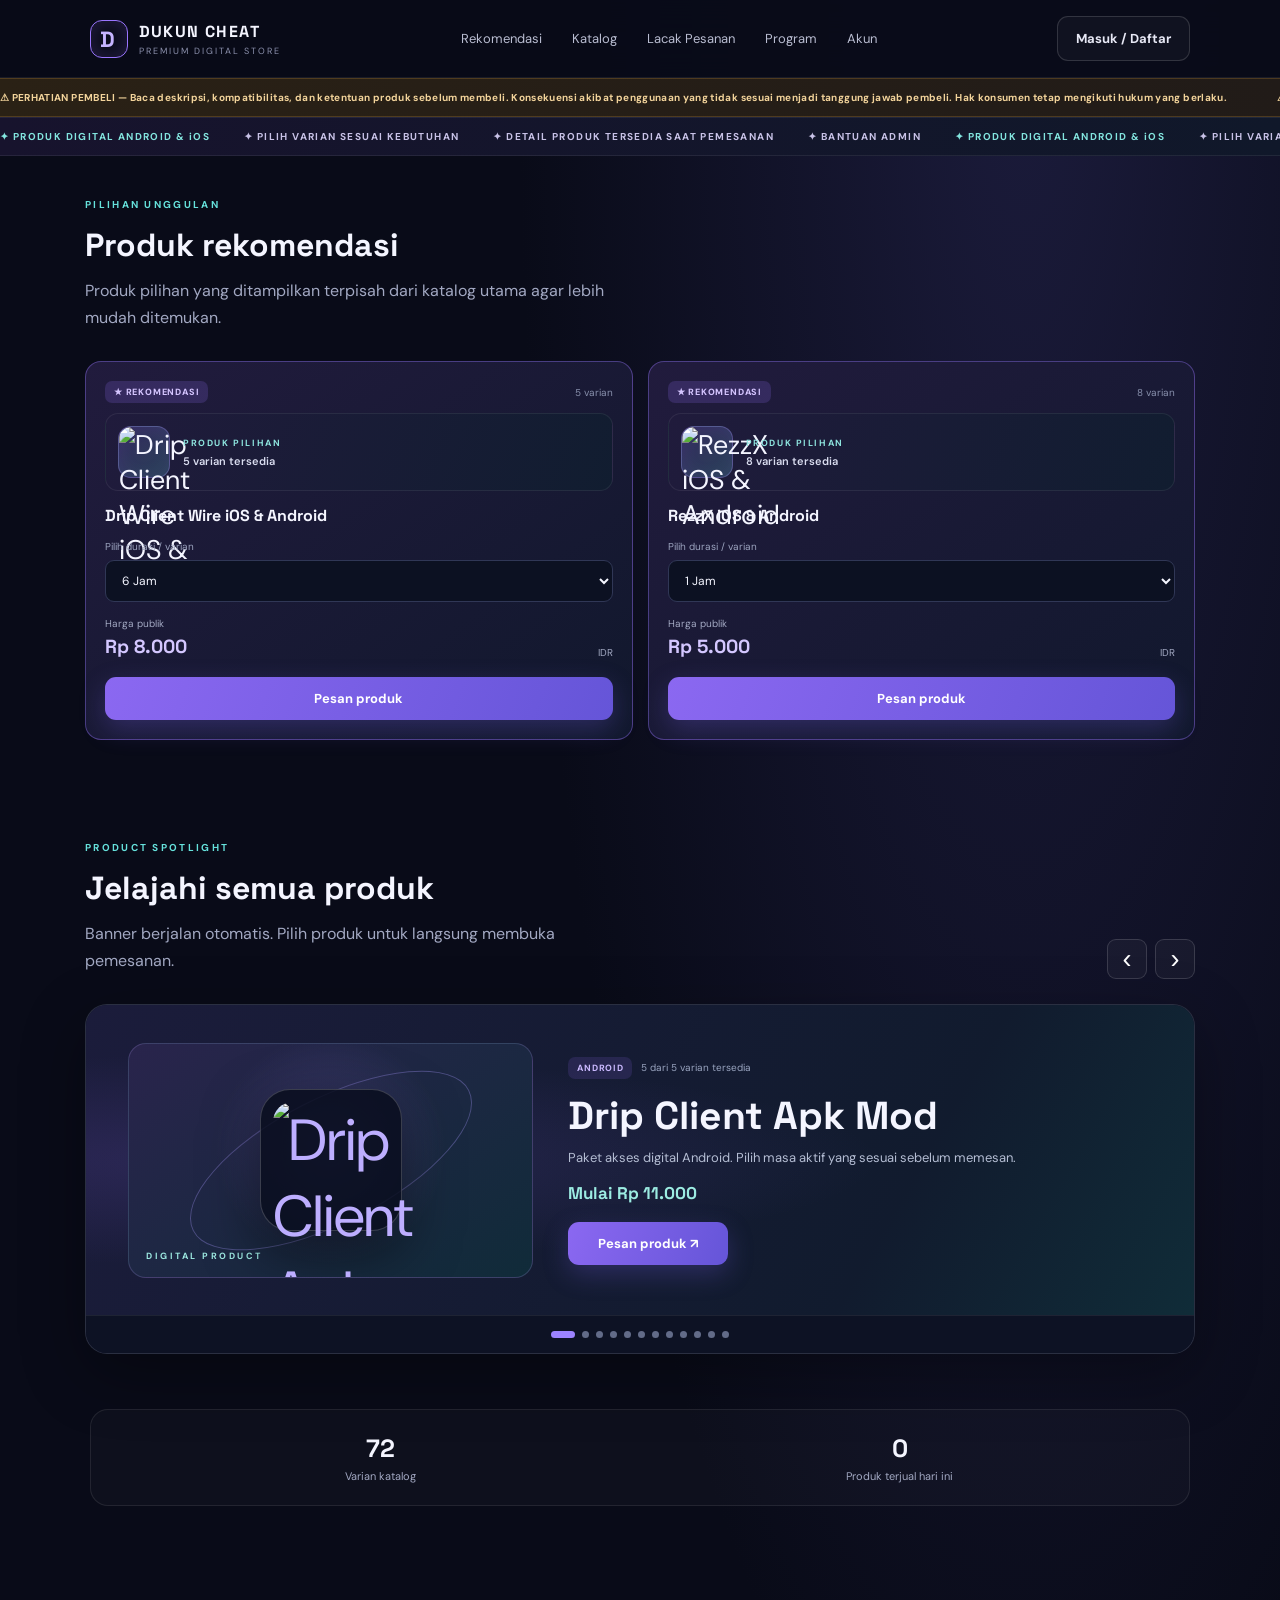
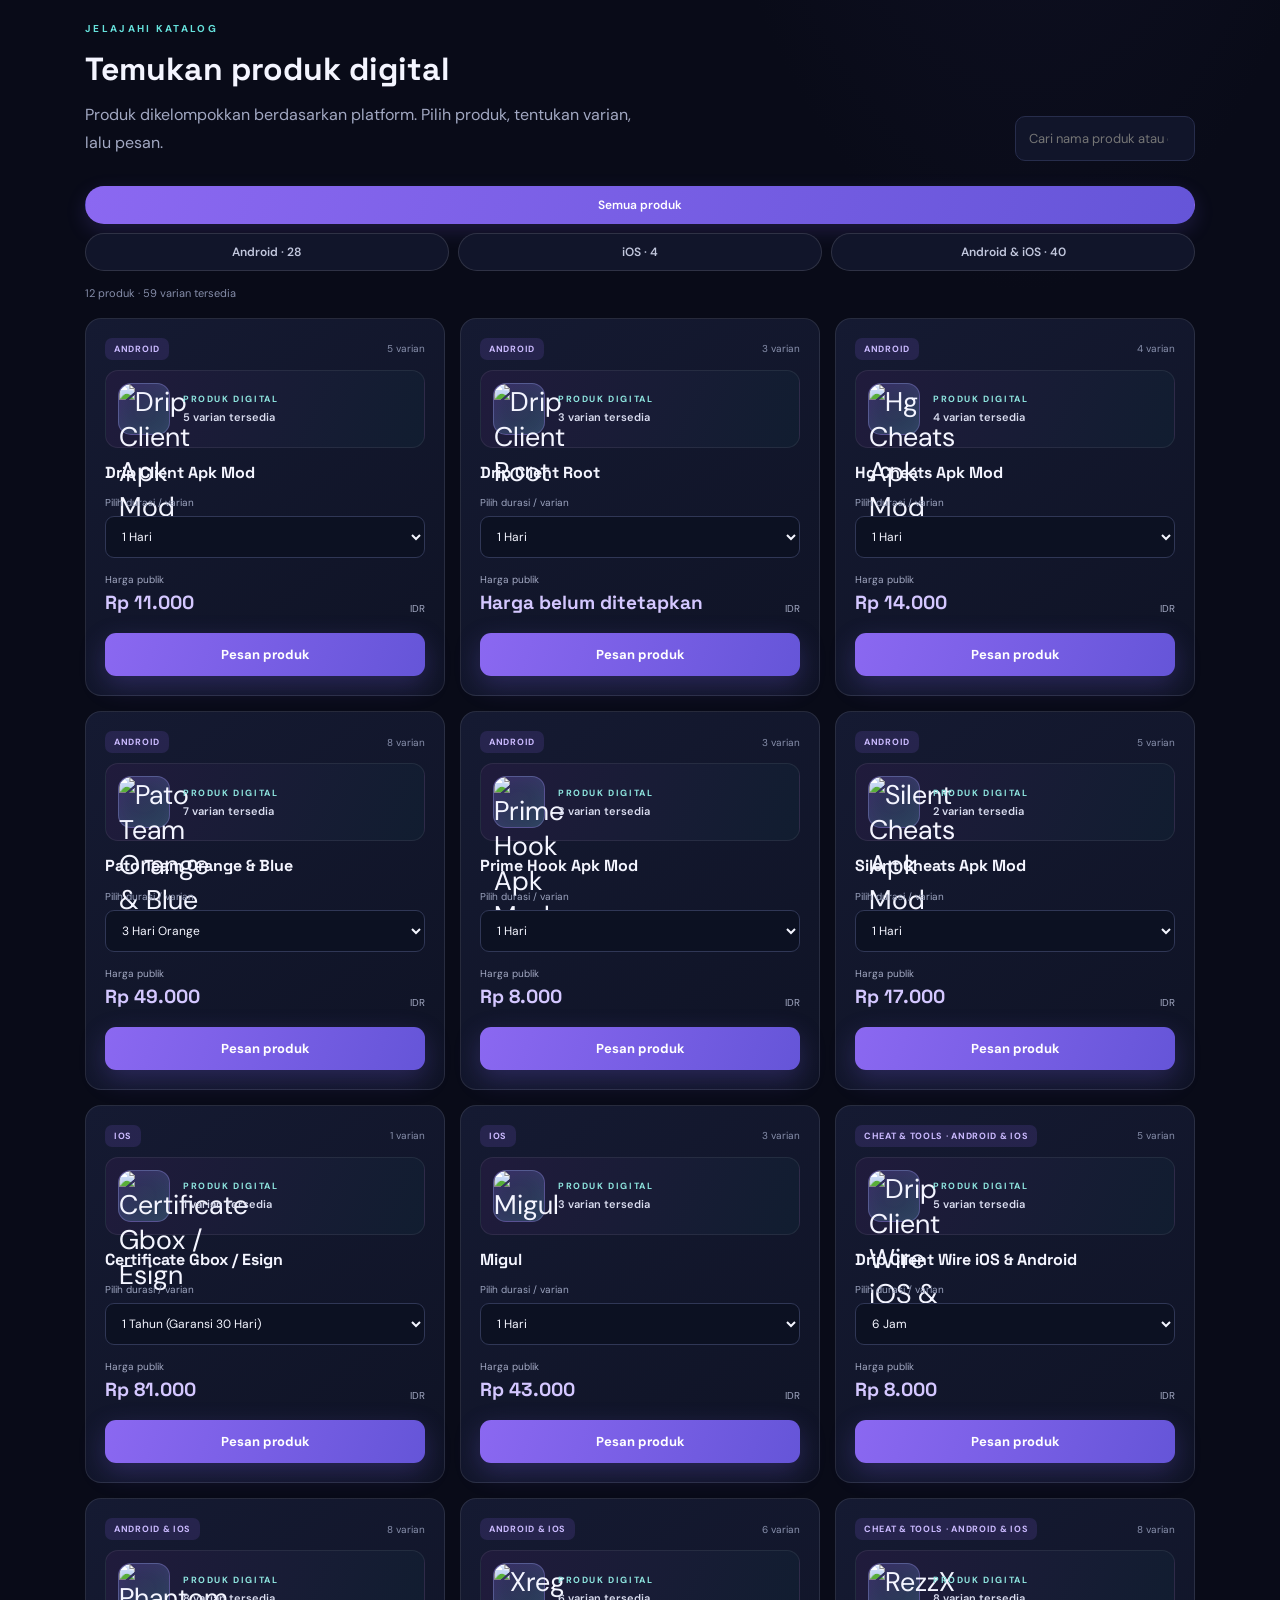
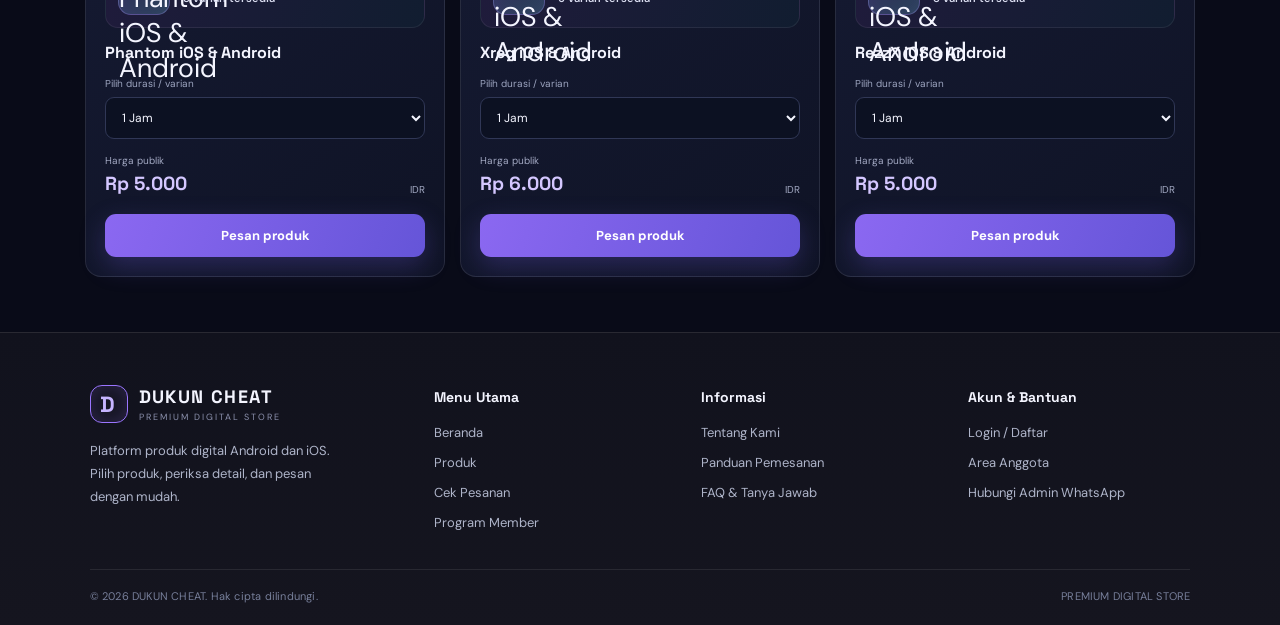
==== index.html @ e5dcb3ea "Reorder buyer notice and simplify homepage hero and stats" ====
<!doctype html>
<html lang="id">
<head>
<meta charset="utf-8"><meta name="viewport" content="width=device-width,initial-scale=1"><meta name="theme-color" content="#090b18">
<meta name="description" content="DUKUN CHEAT Premium Digital Store"><title>DUKUN CHEAT — Premium Digital Store</title>
<link rel="stylesheet" href="assets/style.css?v=buyer-notice-top-clean-hero-v1">
</head>
<body>
<header class="topbar">
  <a class="brand" href="#"><span class="brand-mark">D</span><span>DUKUN CHEAT<small>PREMIUM DIGITAL STORE</small></span></a>
  <nav><a href="#produk-rekomendasi" style="display:none">Rekomendasi</a><a href="#katalog">Katalog</a><a href="#lacak-pesanan">Lacak Pesanan</a><a href="#program">Program</a><a href="#akun">Akun</a></nav>
  <button class="btn btn-outline" id="openAccount">Masuk / Daftar</button>
</header>
<main>
<div class="buyer-notice" role="note" aria-label="Peringatan sebelum membeli"><div class="buyer-notice-track"><span>⚠ PERHATIAN PEMBELI — Baca deskripsi, kompatibilitas, dan ketentuan produk sebelum membeli. Konsekuensi akibat penggunaan yang tidak sesuai menjadi tanggung jawab pembeli. Hak konsumen tetap mengikuti hukum yang berlaku.</span><span aria-hidden="true">⚠ PERHATIAN PEMBELI — Baca deskripsi, kompatibilitas, dan ketentuan produk sebelum membeli. Konsekuensi akibat penggunaan yang tidak sesuai menjadi tanggung jawab pembeli. Hak konsumen tetap mengikuti hukum yang berlaku.</span></div></div>
<div class="site-announcement-ticker" id="siteAnnouncementTicker" hidden aria-label="Pengumuman terbaru"><span class="site-announcement-label">INFO TERBARU</span><div class="site-announcement-viewport"><div class="site-announcement-track" id="siteAnnouncementTrack"></div></div></div>
<div class="promo-ticker" aria-label="Informasi toko"><div class="promo-ticker-track"><span>✦ PRODUK DIGITAL ANDROID & iOS</span><span>✦ PILIH VARIAN SESUAI KEBUTUHAN</span><span>✦ DETAIL PRODUK TERSEDIA SAAT PEMESANAN</span><span>✦ BANTUAN ADMIN</span><span>✦ PRODUK DIGITAL ANDROID & iOS</span><span>✦ PILIH VARIAN SESUAI KEBUTUHAN</span><span>✦ DETAIL PRODUK TERSEDIA SAAT PEMESANAN</span><span>✦ BANTUAN ADMIN</span></div></div><section class="section recommended-section" id="produk-rekomendasi" hidden style="display:none">
  <div class="section-heading"><div><span class="eyebrow">PILIHAN UNGGULAN</span><h2>Produk rekomendasi</h2><p>Produk pilihan yang ditampilkan terpisah dari katalog utama agar lebih mudah ditemukan.</p></div></div>
  <div class="product-grid recommended-grid" id="recommendedGrid"><div class="loading">Memuat produk rekomendasi...</div></div>
</section>
<section class="product-showcase section" id="banner-produk">
  <div class="section-heading"><div><span class="eyebrow">PRODUCT SPOTLIGHT</span><h2>Jelajahi semua produk</h2><p>Banner berjalan otomatis. Pilih produk untuk langsung membuka pemesanan.</p></div><div class="product-banner-controls"><button class="icon-close" id="productBannerPrev" type="button" aria-label="Produk sebelumnya">‹</button><button class="icon-close" id="productBannerNext" type="button" aria-label="Produk berikutnya">›</button></div></div>
  <div class="product-banner-carousel" id="productBannerCarousel" aria-roledescription="carousel" aria-label="Semua banner produk">
    <div class="product-banner-viewport"><div class="product-banner-track" id="productBannerTrack"><div class="loading">Memuat banner produk...</div></div></div>
    <div class="product-banner-dots" id="productBannerDots" aria-label="Pilih banner produk"></div>
  </div>
</section>


<section class="stats" style="grid-template-columns:repeat(2,1fr)"><div><strong id="productCount">—</strong><span>Varian katalog</span></div><div><strong id="todaySoldCount">0</strong><span>Produk terjual hari ini</span></div></section>
<div class="store-activity-toast" id="storeActivityToast" hidden role="status" aria-live="polite"><span class="activity-indicator"></span><div class="activity-copy"><strong id="storeActivityTitle">Pesanan baru diproses</strong><span id="storeActivityDetail"></span><small id="storeActivityTime"></small></div></div>
<section class="section" id="katalog"><div class="section-heading"><div><span class="eyebrow">JELAJAHI KATALOG</span><h2>Temukan produk digital</h2><p>Produk dikelompokkan berdasarkan platform. Pilih produk, tentukan varian, lalu pesan.</p></div><div class="catalog-tools"><input id="searchInput" type="search" placeholder="Cari nama produk atau durasi..."></div></div><div class="category-tabs" id="categoryTabs" role="group" aria-label="Filter platform"><button class="category-tab active" data-category="all" type="button">Semua produk</button><button class="category-tab" data-category="Android" type="button">Android</button><button class="category-tab" data-category="iOS" type="button">iOS</button><button class="category-tab" data-category="Android &amp; iOS" type="button">Android &amp; iOS</button></div><div class="catalog-summary" id="catalogSummary"></div><div class="product-grid" id="productGrid"><div class="loading">Memuat katalog...</div></div></section>
<section class="section on-demand-section" id="lacak-pesanan" hidden>
  <div class="section-heading"><div><span class="eyebrow">ORDER TRACKING</span><h2>Lacak pesanan</h2><p>Masukkan kode pesanan dan nomor WhatsApp yang digunakan saat membeli.</p></div></div>
  <form id="trackingForm" class="auth-form" style="max-width:560px">
    <label>Kode pesanan<input id="trackingCode" required maxlength="11" pattern="RKW-[0-9]{7}" placeholder="RKW-1234567" autocapitalize="characters"></label>
    <label>Nomor WhatsApp pembelian<input id="trackingPhone" required inputmode="tel" placeholder="08xxxxxxxxxx"></label>
    <button class="btn btn-primary" type="submit">Periksa status pesanan</button>
  </form>
  <div id="trackingResult" class="status-card" hidden aria-live="polite"></div>
</section>
<section class="section programs on-demand-section" id="program" hidden><div class="section-heading"><div><span class="eyebrow">PILIH KEANGGOTAAN</span><h2>Dua program. Dua manfaat berbeda.</h2><p>Program referral dan reseller adalah keanggotaan terpisah.</p></div></div><div class="program-grid">
<article class="program-card"><span class="program-tag">PROGRAM REFERRAL</span><h3>Referral Member</h3><div class="price">Rp150.000<small>sekali bergabung</small></div><ul><li>Kode referral pribadi</li><li>Komisi Rp100.000 dari referral langsung yang tervalidasi</li><li>DUKUN CHEAT menerima Rp50.000 per pendaftaran referral tervalidasi</li><li>Tidak otomatis menjadi reseller</li></ul><button class="btn btn-primary full" data-join="referral">Daftar Referral — Rp150.000</button></article>
<article class="program-card featured"><span class="program-tag">AKSES HARGA KHUSUS</span><h3>Reseller Member</h3><div class="price">Rp100.000<small>sekali bayar, tanpa perpanjangan</small></div><ul><li>Status reseller setelah pembayaran diverifikasi</li><li>Akses harga khusus reseller</li><li>Dapat memesan produk untuk pelanggan</li><li>Tidak otomatis mendapat status referral</li></ul><button class="btn btn-primary full" data-join="reseller">Daftar Reseller — Rp100.000</button></article>
</div><p class="fineprint">Komisi referral hanya dihitung dari pendaftaran referral Rp150.000 yang terverifikasi, bukan biaya reseller. Program bukan jaminan penghasilan. Jelaskan manfaat, syarat, dan kebijakan pengembalian sebelum pembayaran.</p></section>
<section class="section account-section on-demand-section" id="akun" hidden><div class="account-box"><div><span class="eyebrow">AREA ANGGOTA</span><h2>Kelola akses DUKUN CHEAT</h2><p>Status akun, profil, dan keanggotaan tersimpan di database DUKUN CHEAT.</p></div><div class="account-status" id="accountStatus">Belum masuk</div><button class="btn btn-outline" id="manageAccount">Buka akun</button></div></section>
<section class="section help-section on-demand-section" id="panduan-pemesanan" hidden>
  <div class="section-heading"><div><span class="eyebrow">ORDER GUIDE</span><h2>Panduan pemesanan</h2><p>Ikuti langkah berikut agar pesanan tercatat dengan benar.</p></div></div>
  <div class="guide-grid">
    <article class="guide-step"><span>01</span><h3>Pilih produk</h3><p>Buka katalog, pilih platform, produk, dan varian yang tersedia. Periksa deskripsi serta harga sebelum melanjutkan.</p></article>
    <article class="guide-step"><span>02</span><h3>Isi data pemesan</h3><p>Masukkan nama, nomor WhatsApp aktif, dan User ID atau detail akun jika diminta oleh produk.</p></article>
    <article class="guide-step"><span>03</span><h3>Buat pesanan & bayar</h3><p>Buat pesanan untuk memperoleh kode pesanan dan instruksi QRIS. Bayar sesuai nominal yang ditampilkan. Pembayaran diperiksa admin secara manual.</p></article>
    <article class="guide-step"><span>04</span><h3>Lacak pesanan</h3><p>Simpan kode pesanan. Gunakan kode dan nomor WhatsApp pembelian pada bagian Lacak Pesanan untuk memeriksa status.</p></article>
  </div>
  <p class="fineprint">Khusus reseller, pembayaran produk menggunakan saldo reseller sesuai ketentuan yang tampil saat pemesanan.</p>
</section>
<section class="section help-section on-demand-section" id="faq" hidden>
  <div class="section-heading"><div><span class="eyebrow">FAQ & CUSTOMER SUPPORT</span><h2>Pertanyaan yang sering diajukan</h2><p>Jawaban singkat sebelum kamu melakukan pemesanan.</p></div></div>
  <div class="faq-list">
    <details><summary>Bagaimana cara memesan produk?</summary><p>Pilih produk dan varian di katalog, isi nama, nomor WhatsApp, serta detail akun jika diperlukan. Tekan tombol buat pesanan dan ikuti instruksi pembayaran yang tampil.</p></details>
    <details><summary>Metode pembayaran apa yang tersedia?</summary><p>Untuk pelanggan umum, pembayaran produk dilakukan melalui QRIS sesuai nominal pada halaman pesanan. Pembayaran diverifikasi admin secara manual. Reseller menggunakan saldo reseller jika memenuhi ketentuan.</p></details>
    <details><summary>Kapan pesanan diproses?</summary><p>Pesanan diproses setelah pembayaran berhasil diverifikasi admin. Waktu penyelesaian dapat berbeda menurut produk dan ketersediaannya. Jika status belum berubah, hubungi admin dengan menyertakan kode pesanan.</p></details>
    <details><summary>Bagaimana cara mengecek status pesanan?</summary><p>Buka bagian Lacak Pesanan, masukkan kode pesanan dan nomor WhatsApp yang digunakan saat membeli, lalu tekan Periksa Status Pesanan.</p></details>
    <details><summary>Apa yang harus dilakukan jika kode atau produk bermasalah?</summary><p>Periksa kembali detail produk dan instruksi penggunaan. Jika masih bermasalah, hubungi admin melalui WhatsApp dan sertakan kode pesanan serta keterangan kendalanya.</p></details>
    <details><summary>Apakah harus membuat akun untuk membeli?</summary><p>Kamu dapat mengisi data pemesan saat membuat pesanan. Akun diperlukan untuk mengakses fitur anggota seperti profil dan program keanggotaan.</p></details>
  </div>
</section>
<section class="section about-section on-demand-section" id="tentang-kami" hidden>
  <div class="about-panel"><div><span class="eyebrow">TENTANG DUKUN CHEAT</span><h2>Platform produk digital Android & iOS</h2><p>DUKUN CHEAT menyediakan katalog produk digital dengan informasi varian, proses pemesanan, dan bantuan admin dalam satu tempat. Kami berupaya menyajikan informasi produk secara jelas agar pelanggan dapat memeriksa detail sebelum memesan.</p></div></div>
</section>
</main>
<footer class="site-footer">
  <div class="footer-grid">
    <div class="footer-brand-column">
      <a class="brand" href="#" aria-label="DUKUN CHEAT — Beranda"><span class="brand-mark">D</span><span>DUKUN CHEAT<small>PREMIUM DIGITAL STORE</small></span></a>
      <p class="footer-description">Platform produk digital Android dan iOS. Pilih produk, periksa detail, dan pesan dengan mudah.</p>
    </div>
    <nav class="footer-column" aria-label="Menu utama">
      <h3>Menu Utama</h3>
      <a href="#">Beranda</a>
      <a href="#katalog">Produk</a>
      <a href="#lacak-pesanan">Cek Pesanan</a>
      <a href="#program">Program Member</a>
    </nav>
    <nav class="footer-column" aria-label="Informasi">
      <h3>Informasi</h3>
      <a href="#tentang-kami">Tentang Kami</a>
      <a href="#panduan-pemesanan">Panduan Pemesanan</a>
      <a href="#faq">FAQ & Tanya Jawab</a>
    </nav>
    <div class="footer-column">
      <h3>Akun & Bantuan</h3>
      <a href="#akun">Login / Daftar</a>
      <a href="#akun">Area Anggota</a>
      <a href="#" id="contactLink">Hubungi Admin WhatsApp</a>
    </div>
  </div>
  <div class="footer-bottom"><span>© <span id="year"></span> DUKUN CHEAT. Hak cipta dilindungi.</span><span>PREMIUM DIGITAL STORE</span></div>
</footer>

<dialog id="accountDialog">
  <div class="dialog-head"><div><span class="eyebrow">DUKUN CHEAT ACCOUNT</span><h2 id="accountDialogTitle">Masuk ke akun</h2></div><button class="icon-close" id="closeAccount" type="button" aria-label="Tutup dialog">×</button></div>
  <div class="dialog-body">
    <div id="authPanel">
      <p class="auth-intro" id="authIntro">Masuk untuk melihat profil dan status keanggotaan DUKUN CHEAT.</p>
      <form id="authForm" class="auth-form">
        <label class="signup-only" hidden>Nama lengkap<input id="authName" autocomplete="name" placeholder="Nama sesuai identitas"></label>
        <label class="signup-only" hidden>Nomor WhatsApp<input id="authPhone" type="tel" autocomplete="tel" placeholder="08xxxxxxxxxx"></label>
        <label>Email<input id="authEmail" type="email" autocomplete="email" placeholder="nama@email.com" required></label>
        <label>Password<input id="authPassword" type="password" autocomplete="current-password" minlength="8" placeholder="Minimal 8 karakter" required></label>
        <label class="signup-only" hidden>Kode referral pengundang (opsional)<input id="authInviteCode" placeholder="Contoh: NVA12345"></label>
        <p class="auth-forgot-link" id="customerForgotLink"><a href="forgot-password.html?source=customer">Lupa password?</a></p>
        <button class="btn btn-primary full" id="authSubmit" type="submit">Masuk</button>
      </form>
      <p class="auth-message" id="authMessage" role="status" aria-live="polite"></p>
      <div class="auth-mode-tabs" role="group" aria-label="Pilih akses akun"><button class="auth-mode-btn active" id="loginModeBtn" type="button" aria-pressed="true">Masuk</button><button class="auth-mode-btn" id="signupModeBtn" type="button" aria-pressed="false">Buat akun</button></div>
    </div>
    <div id="profilePanel" hidden>
      <div class="status-card" id="memberStatus">Memuat profil...</div>
      <label>Nama lengkap<input id="memberName" autocomplete="name" placeholder="Nama kamu"></label>
      <label>Nomor WhatsApp<input id="memberPhone" type="tel" autocomplete="tel" placeholder="08xxxxxxxxxx"></label>
      <label>Kode referral pribadi<input id="memberReferralCode" readonly></label><div class="status-card" id="referralRewardSummary"><strong>Progress komisi referral</strong><br>Memuat ringkasan referral...</div>
      <button class="btn btn-outline full" id="saveProfile" type="button">Simpan perubahan profil</button>
      <div class="status-card"><h3>Pengajuan pencairan komisi</h3><p class="fineprint">Ajukan pencairan jika memiliki saldo komisi referral. Admin memeriksa pengajuan dan melakukan transfer secara manual.</p><form id="memberPayoutForm" class="auth-form"><label>Nominal (Rp)<input id="memberPayoutAmount" type="number" min="1" required placeholder="Contoh: 100000"></label><label>Metode<select id="memberPayoutMethod"><option value="Bank">Transfer bank</option><option value="DANA">DANA</option><option value="OVO">OVO</option><option value="GoPay">GoPay</option><option value="ShopeePay">ShopeePay</option></select></label><label>Nomor rekening / akun tujuan<input id="memberPayoutAccount" required minlength="4" placeholder="Nomor rekening atau e-wallet"></label><label>Catatan<input id="memberPayoutNotes" placeholder="Nama pemilik rekening"></label><button class="btn btn-primary full" type="submit">Kirim pengajuan</button></form><div id="memberPayoutHistory" class="fineprint">Riwayat pengajuan akan tampil di sini.</div></div><div class="status-card wallet-card">
  <h3>Saldo DUKUN CHEAT</h3>
  <p class="fineprint">Saldo tersedia hanya bertambah setelah admin memverifikasi transfer. Minimal deposit Rp10.000.</p>
  <div class="wallet-balance"><span>Saldo tersedia</span><strong id="walletBalance">Rp0</strong></div>
  <div class="wallet-instructions" id="walletPaymentInstructions"><strong>Pembayaran isi saldo DUKUN CHEAT — QRIS</strong><p class="fineprint">QRIS ini berlaku untuk pengisian saldo member maupun reseller. Pindai QRIS, lalu masukkan nominal yang sama dengan pengajuan isi saldo.</p><div style="display:flex;justify-content:center;padding:12px;background:#fff;border-radius:12px;margin:12px auto;max-width:360px"><img src="[data-uri]" alt="QRIS DUKUN CHEAT untuk pembayaran isi saldo" style="display:block;width:100%;max-width:330px;height:auto;image-rendering:pixelated"></div><p style="text-align:center;margin:8px 0">Nominal transfer:</p><strong id="walletPaymentAmount" style="display:block;text-align:center;font-size:20px">Masukkan nominal minimal Rp10.000</strong><p class="fineprint">Saldo belum bertambah setelah transfer. Admin akan memeriksa pembayaran dan menyetujui deposit terlebih dahulu.</p></div>
  <form id="walletDepositForm" class="auth-form">
    <h4>Ajukan deposit manual</h4>
    <label>Nominal deposit (Rp)<input id="walletDepositAmount" type="number" min="10000" step="1000" required placeholder="Minimal 10000"></label>
    <label>Metode pembayaran<select id="walletDepositMethod" required><option value="QRIS" selected>QRIS</option></select></label>
    <label>Nama pengirim<input id="walletSenderName" required minlength="2" maxlength="100" placeholder="Nama sesuai rekening/e-wallet"></label>
    <label>Nomor referensi transaksi<input id="walletPaymentReference" maxlength="120" placeholder="Opsional, tetapi disarankan"></label>
    
    <button class="btn btn-primary full" type="submit">Kirim pengajuan deposit</button>
  </form>
  <p id="walletMessage" class="auth-message" role="status" aria-live="polite"></p>
  <div class="wallet-history"><h4>Riwayat deposit</h4><div id="walletDepositHistory" class="fineprint">Memuat...</div></div>
  <div class="wallet-history"><h4>Riwayat transaksi saldo</h4><div id="walletTransactionHistory" class="fineprint">Memuat...</div></div>
</div><button class="btn btn-primary full" id="logout" type="button">Keluar dari akun</button>
      <p class="fineprint">Status referral dan reseller dibaca dari database. Status hanya berubah setelah pembayaran diverifikasi admin.</p>
      <p class="auth-message" id="profileMessage" role="status" aria-live="polite"></p>
    </div>
  </div>
</dialog>

<dialog id="orderDialog"><div class="dialog-head"><div><span class="eyebrow">LANJUTKAN PEMESANAN</span><h2 id="orderTitle">Pesan produk</h2></div><button class="icon-close" data-close="orderDialog" aria-label="Tutup">×</button></div><div class="dialog-body"><p id="orderDescription"></p><div id="orderProductDetails" class="order-product-details"></div><section id="orderPaymentInstructions" class="wallet-instructions" hidden><strong>Pembayaran produk — QRIS</strong><p class="fineprint">Pelanggan biasa: pindai QRIS berikut dan bayar tepat sesuai nominal produk. Pembayaran akan diperiksa admin secara manual.</p><div style="display:flex;justify-content:center;padding:12px;background:#fff;border-radius:12px;margin:12px auto;max-width:360px"><img id="orderQrisImage" alt="QRIS DUKUN CHEAT untuk pembayaran produk" style="display:block;width:100%;max-width:330px;height:auto;image-rendering:pixelated"></div><p style="text-align:center;margin:8px 0">Total pembayaran:</p><strong id="orderPaymentAmount" style="display:block;text-align:center;font-size:20px"></strong><p class="fineprint">Pembayaran diverifikasi manual oleh admin. Jangan menganggap pesanan lunas sebelum admin mengonfirmasi.</p></section><p id="resellerWalletNotice" class="fineprint" hidden>Reseller tidak menggunakan QRIS. Setelah pesanan dikonfirmasi, saldo reseller dipotong otomatis dan detail pesanan dikirim ke WhatsApp admin.</p><label>Nama<input id="orderName" placeholder="Nama pemesan"></label><label>Nomor WhatsApp<input id="orderPhone" placeholder="08xxxxxxxxxx" inputmode="tel"></label><label>User ID / detail akun<input id="orderDetail" placeholder="Masukkan detail sesuai produk"></label><div id="orderCreatedCode" class="status-card" hidden aria-live="polite"></div><button class="btn btn-primary full" id="sendOrder" type="button">Buat pesanan & tampilkan QR</button><p class="fineprint">Pastikan nama produk, varian, dan detail akun benar.</p></div></dialog>

<dialog id="joinDialog"><div class="dialog-head"><div><span class="eyebrow" id="joinEyebrow">PROGRAM REFERRAL DUKUN CHEAT</span><h2 id="joinTitle">GABUNG REFERRAL MEMBER</h2></div><button class="icon-close" data-close="joinDialog" aria-label="Tutup">×</button></div><div class="dialog-body"><div class="status-card referral-join-summary" id="joinSummary"></div><p id="joinAccountNote" class="fineprint"></p><button class="btn btn-primary full referral-join-button" id="requestJoin" type="button">GABUNG SEKARANG</button><p id="joinFootnote" class="fineprint">Keanggotaan reseller tidak aktif sebelum pembayaran diperiksa dan diverifikasi admin.</p></div></dialog>

<script src="https://cdn.jsdelivr.net/npm/@supabase/supabase-js@2"></script>
<script src="assets/app.js?v=hide-empty-recommendations-v1"></script>
</body></html>
---- assets/style.css ----
@import url('https://fonts.googleapis.com/css2?family=DM+Sans:wght@400;500;600;700&family=Space+Grotesk:wght@500;600;700&display=swap');
:root{--bg:#090b18;--panel:#11152a;--panel2:#171c35;--line:#272d4c;--text:#f4f5ff;--muted:#a2a8c2;--purple:#9a75ff;--cyan:#66e2dc}
*{box-sizing:border-box}html{scroll-behavior:smooth}body{margin:0;background:radial-gradient(ellipse at 80% 0%,#1b1b3b 0,transparent 35%),var(--bg);color:var(--text);font-family:'DM Sans',sans-serif}a{color:inherit;text-decoration:none}.topbar{height:78px;display:flex;align-items:center;justify-content:space-between;padding:0 7%;border-bottom:1px solid #ffffff12;position:sticky;top:0;background:#090b18ef;backdrop-filter:blur(16px);z-index:5}.brand{display:flex;align-items:center;gap:11px;font-family:'Space Grotesk';font-weight:700;letter-spacing:1.4px}.brand small{display:block;color:#8c91ad;font:9px 'DM Sans';letter-spacing:2px;margin-top:3px}.brand-mark{width:38px;height:38px;border:1px solid var(--purple);border-radius:12px;display:grid;place-items:center;color:#c6b4ff;font-size:22px;box-shadow:inset 0 0 20px #9a75ff33}.topbar nav{display:flex;gap:30px;color:#b9bdd1;font-size:13px}.topbar nav a:hover,footer a:hover{color:var(--cyan)}.btn{border:0;border-radius:11px;padding:13px 18px;font:700 13px 'DM Sans';cursor:pointer;transition:.2s;display:inline-block;text-align:center}.btn:hover{transform:translateY(-2px);filter:brightness(1.1)}.btn-primary{background:linear-gradient(110deg,#8b68f1,#6555d8);color:white;box-shadow:0 9px 26px #755ce344}.btn-outline{background:#ffffff08;border:1px solid #ffffff24;color:#e7e8f5}.hero{max-width:1160px;margin:auto;padding:90px 25px 65px;display:grid;grid-template-columns:1.1fr .9fr;gap:70px;align-items:center;min-height:520px}.eyebrow{font-size:10px;font-weight:700;letter-spacing:2.3px;color:var(--cyan)}h1,h2,h3{font-family:'Space Grotesk';margin:12px 0}h1{font-size:clamp(38px,5vw,62px);line-height:1.08;letter-spacing:-2px;max-width:650px}h1 em{font-style:normal;background:linear-gradient(90deg,#c5adff,#6ee5df);background-clip:text;color:transparent}.hero-copy p,.section-heading p,.account-box p{color:var(--muted);line-height:1.7;max-width:560px}.hero-actions{display:flex;gap:12px;margin:27px 0;flex-wrap:wrap}.hero-points{display:flex;gap:18px;flex-wrap:wrap;color:#aeb5cf;font-size:11px}.hero-panel{height:330px;border:1px solid #ffffff20;border-radius:28px;background:linear-gradient(145deg,#24204b,#11182c 60%,#102b39);position:relative;overflow:hidden;padding:28px;box-shadow:0 30px 90px #0008}.panel-glow{position:absolute;width:250px;height:250px;border-radius:50%;background:#9672ff55;filter:blur(60px);right:-50px;top:30px}.panel-label{font-size:10px;letter-spacing:3px;color:#c8c4e5;position:relative}.panel-logo{position:absolute;inset:0;display:grid;place-items:center;font:700 170px 'Space Grotesk';color:#ffffff18}.panel-logo span{color:#a48aff}.panel-bottom{position:absolute;bottom:25px;left:28px;right:28px;display:flex;justify-content:space-between;gap:10px;font-size:9px;letter-spacing:1.5px;color:#aeb4d0}.panel-bottom strong{color:var(--cyan)}.stats{max-width:1100px;margin:0 auto 55px;padding:22px 30px;border:1px solid #ffffff16;border-radius:18px;background:#ffffff06;display:grid;grid-template-columns:repeat(3,1fr);text-align:center}.stats div{display:grid;gap:5px}.stats strong{font:700 25px 'Space Grotesk'}.stats span{font-size:11px;color:var(--muted)}.section{max-width:1160px;margin:0 auto;padding:55px 25px}.section-heading{display:flex;justify-content:space-between;align-items:end;gap:25px;margin-bottom:25px}.section-heading h2,.account-box h2{font-size:32px}.section-heading p{margin:5px 0}.catalog-tools{display:flex;gap:9px}.catalog-tools input,.catalog-tools select,label input{background:#11152a;border:1px solid var(--line);border-radius:10px;padding:13px;color:var(--text);font:13px 'DM Sans';min-width:180px}.member-notice,.status-card{padding:14px 17px;border:1px solid #ffffff18;background:#ffffff08;border-radius:12px;color:#c0c5db;font-size:12px;margin-bottom:18px}.product-grid{display:grid;grid-template-columns:repeat(3,1fr);gap:15px}.product-card{padding:20px;border:1px solid #ffffff18;background:linear-gradient(145deg,#151a32,#0f1325);border-radius:16px;min-height:175px;display:flex;flex-direction:column;gap:10px}.product-card h3{font-size:16px;margin:0}.variant{font-size:12px;color:var(--muted)}.price-row{display:flex;justify-content:space-between;align-items:end;margin-top:auto}.price-caption{font-size:10px;color:var(--muted)}.price-value{font:700 20px 'Space Grotesk';color:#d4c7ff;margin-top:4px}.product-card button{margin-top:8px}.out-stock,.empty,.loading{color:#e2b7a1;font-size:12px;padding:12px 0}.programs{border-top:1px solid #ffffff12}.program-grid{display:grid;grid-template-columns:repeat(2,1fr);gap:18px}.program-card{border:1px solid #ffffff1d;background:linear-gradient(145deg,#151a32,#0e1224);padding:27px;border-radius:19px}.program-card.featured{border-color:#9273ef88;box-shadow:0 15px 50px #7053d21a}.program-tag{font-size:10px;letter-spacing:2px;color:var(--cyan);font-weight:700}.program-card h3{font-size:24px}.price{font:700 29px 'Space Grotesk';margin:20px 0}.price small{display:block;font:11px 'DM Sans';color:var(--muted);margin-top:4px}.program-card ul{padding-left:19px;color:#bfc4d8;line-height:1.9;font-size:13px;min-height:130px}.full{width:100%}.fineprint{font-size:11px;color:#858da9;line-height:1.7;margin-top:20px}.account-box{border:1px solid #ffffff1b;background:#ffffff07;border-radius:18px;padding:25px;display:flex;align-items:center;justify-content:space-between;gap:20px}.account-status{font-size:12px;color:var(--cyan)}footer{border-top:1px solid #ffffff15;padding:30px 7%;display:flex;align-items:center;justify-content:space-between;gap:20px;color:var(--muted);font-size:11px}dialog{width:min(500px,calc(100% - 30px));max-height:calc(100vh - 32px);overflow:hidden;border:1px solid #39345c;border-radius:18px;background:#101429;color:var(--text);padding:0;box-shadow:0 30px 100px #000b}dialog::backdrop{background:#03040bc9;backdrop-filter:blur(5px)}.dialog-head{display:flex;justify-content:space-between;align-items:center;padding:20px 23px;border-bottom:1px solid #ffffff16}.dialog-head h2{margin:5px 0}.icon-close{background:none;border:0;color:white;font-size:25px;cursor:pointer}.dialog-body{padding:22px;display:grid;gap:14px;max-height:calc(100vh - 110px);overflow-y:auto;overscroll-behavior:contain}.dialog-body label{display:grid;gap:7px;color:#c6cbe0;font-size:12px}.dialog-body label input{width:100%}.dialog-actions{display:flex;gap:10px;flex-wrap:wrap}.dialog-actions button{flex:1}.status-card{margin:0;line-height:1.7}
@media(max-width:800px){.topbar{padding:0 4%;height:68px}.topbar nav{display:none}.hero{grid-template-columns:1fr;padding-top:55px;gap:30px}.hero-panel{height:250px}.section-heading{align-items:stretch;flex-direction:column}.catalog-tools{flex-wrap:wrap}.catalog-tools input,.catalog-tools select{flex:1;min-width:130px}.product-grid{grid-template-columns:repeat(2,1fr)}.account-box,footer{align-items:flex-start;flex-direction:column}.stats{margin:0 15px 30px}}@media(max-width:520px){.product-grid,.program-grid{grid-template-columns:1fr}.hero{padding-left:18px;padding-right:18px}.hero-points{gap:9px}.stats{padding:18px 8px}.stats strong{font-size:20px}.stats span{font-size:9px}.section{padding:40px 18px}.program-card{padding:22px}.panel-bottom{font-size:7px}}

.auth-intro{color:var(--muted);font-size:12px;line-height:1.6;margin:0 0 3px}
.auth-form{display:grid;gap:13px}
.auth-form label{display:grid;gap:7px;color:#c6cbe0;font-size:12px}
.auth-form input{width:100%;background:#11152a;border:1px solid var(--line);border-radius:10px;padding:13px;color:var(--text);font:13px 'DM Sans'}
.auth-form input:focus,.dialog-body label input:focus{outline:2px solid #9273ef88;border-color:var(--purple)}
.auth-message{font-size:12px;line-height:1.6;color:#ffb5a8;margin:0;min-height:0}
.auth-message:empty{display:none}
.auth-message.success{color:var(--cyan)}
.auth-switch{background:none;border:0;color:#c5b4ff;font:600 12px 'DM Sans';cursor:pointer;padding:5px 0;text-align:left}
[hidden]{display:none!important}
button:disabled{opacity:.6;cursor:wait;transform:none}

.auth-mode-tabs{display:grid;grid-template-columns:1fr 1fr;gap:8px;padding:5px;border:1px solid var(--line);border-radius:12px;background:#0b1020;margin:2px 0 4px}
.auth-mode-btn{border:0;border-radius:8px;padding:11px 14px;background:transparent;color:#aeb5ce;font:600 13px 'DM Sans';cursor:pointer}
.auth-mode-btn.active{background:#7658d8;color:#fff;box-shadow:0 5px 18px #7658d833}
.auth-mode-btn:focus-visible,.icon-close:focus-visible{outline:2px solid #b6a1ff;outline-offset:3px}
.icon-close{min-width:38px;min-height:38px;display:grid;place-items:center;border-radius:9px}
.icon-close:hover{background:#ffffff12;color:#fff}

/* Grouped catalog layout inspired by modern digital voucher storefronts */
.category-tabs{display:flex;gap:9px;flex-wrap:wrap;margin:0 0 14px}
.category-tab{border:1px solid #ffffff20;background:#11152a;color:#c1c6dc;padding:10px 17px;border-radius:999px;font:600 12px 'DM Sans';cursor:pointer;transition:.2s}
.category-tab:hover{border-color:#9a75ff;color:#fff}
.category-tab.active{background:linear-gradient(110deg,#8b68f1,#6555d8);border-color:transparent;color:#fff;box-shadow:0 7px 20px #755ce333}
.catalog-summary{font-size:11px;color:#858da9;margin:0 0 15px}
.grouped-product{min-height:245px;padding:19px}
.product-card-top{display:flex;align-items:center;justify-content:space-between;gap:8px}
.platform-tag{display:inline-flex;align-items:center;padding:5px 9px;border-radius:7px;background:#8b68f126;color:#cbbaff;font-size:9px;font-weight:700;letter-spacing:.7px;text-transform:uppercase}
.variant-count{font-size:10px;color:#8991ad}
.grouped-product h3{font-size:16px;line-height:1.35;margin:4px 0 0}
.product-description{font-size:10px;color:#8e96b1;margin:0}
.variant-picker-label{display:grid;gap:7px;margin-top:3px;color:#9da5c0;font-size:10px}
.variant-picker{width:100%;min-width:0;background:#0c1122;border:1px solid #303756;border-radius:9px;padding:11px 12px;color:#f4f5ff;font:12px 'DM Sans';outline:none}
.variant-picker:focus{border-color:var(--purple);box-shadow:0 0 0 2px #9a75ff22}
.grouped-product .price-row{padding-top:5px}
.grouped-product .price-value{font-size:19px}
.grouped-product button:disabled{opacity:.5;cursor:not-allowed;transform:none}
@media(max-width:520px){.category-tabs{gap:7px}.category-tab{padding:9px 13px;font-size:11px}.grouped-product{min-height:230px}}

/* Member wallet */
.wallet-card{margin:18px 0}.wallet-balance{display:flex;justify-content:space-between;align-items:center;padding:18px;border:1px solid #51417c;border-radius:14px;background:linear-gradient(120deg,#211b3d,#142b39);margin:14px 0}.wallet-balance span{color:#c3bfd8;font-size:13px}.wallet-balance strong{font:700 24px 'Space Grotesk';color:#8ef0df}.wallet-instructions{font-size:13px;line-height:1.6;color:#c3c8dc;padding:12px;border:1px solid #343958;border-radius:10px;margin-bottom:14px}.wallet-instructions a{color:#8fe9e1;text-decoration:underline}.wallet-card h4{margin:16px 0 8px}.wallet-history{margin-top:18px}.wallet-history-item{padding:10px 0;border-bottom:1px solid #ffffff16;line-height:1.5}.wallet-history-item small{display:block;color:#9da4bf;font-size:11px}.wallet-credit{color:#73e2bd}.wallet-debit{color:#ff9d9d}

/* Product visual identity, descriptive catalog cards and accessibility */
.product-visual{display:flex;align-items:center;gap:13px;min-height:76px;padding:12px;border:1px solid #ffffff12;border-radius:13px;background:linear-gradient(115deg,#201b3c,#111d30)}
.product-icon{width:52px;height:52px;flex:0 0 52px;display:grid;place-items:center;border-radius:13px;background:linear-gradient(145deg,#8d70ef33,#59d9d033);border:1px solid #a996ff55;font-size:27px;box-shadow:inset 0 0 18px #9a75ff18}
.product-visual-copy{display:grid;gap:5px;min-width:0}
.product-visual-copy span{font-size:9px;letter-spacing:1.6px;color:#8ee5df;font-weight:700}
.product-visual-copy strong{font-size:11px;color:#d9dcef;font-weight:600}
.product-description{font-size:11px;line-height:1.55;color:#a6aec7;min-height:34px}
.grouped-product{min-height:0}
.variant-picker option{background:#11152a;color:#f4f5ff}
.product-card button:focus-visible,.variant-picker:focus-visible,.category-tab:focus-visible{outline:2px solid #b6a1ff;outline-offset:3px}
.catalog-summary{line-height:1.6}
@media(max-width:800px){
  .topbar{gap:10px}
  .topbar .btn{padding:10px 12px;font-size:11px}
  .hero-panel{max-width:100%}
  .section-heading h2,.account-box h2{font-size:clamp(25px,6vw,32px)}
}
@media(max-width:520px){
  .topbar{height:64px;padding:0 15px}
  .brand{font-size:13px;letter-spacing:.8px}
  .brand-mark{width:33px;height:33px}
  .topbar .btn{padding:9px 10px;font-size:10px}
  .product-grid{gap:12px}
  .grouped-product{padding:16px}
  .product-visual{min-height:68px}
  .product-icon{width:46px;height:46px;flex-basis:46px;font-size:24px}
  .price-value{font-size:18px}
  .dialog-body{padding:17px}
  footer{padding:25px 18px}
}

.product-icon img{width:100%;height:100%;display:block;object-fit:cover;border-radius:12px;}

/* Verified store activity notifications */
.store-activity-toast{position:fixed;left:22px;bottom:22px;z-index:20;display:flex;align-items:center;gap:12px;width:min(340px,calc(100vw - 28px));padding:14px 16px;border:1px solid #ffffff24;border-radius:14px;background:linear-gradient(125deg,#171c35f5,#101629f5);box-shadow:0 14px 45px #0009;backdrop-filter:blur(14px);animation:activity-enter .28s ease-out}
.store-activity-toast[hidden]{display:none}
.activity-indicator{width:10px;height:10px;flex:0 0 10px;border-radius:50%;background:#66e2dc;box-shadow:0 0 0 5px #66e2dc20,0 0 16px #66e2dc88}
.activity-copy{display:grid;gap:3px;min-width:0}
.activity-copy strong{font-size:12px;color:#f4f5ff}
.activity-copy span{font-size:11px;line-height:1.4;color:#c1c8df;overflow-wrap:anywhere}
.activity-copy small{font-size:10px;color:#8ee5df}
@keyframes activity-enter{from{opacity:0;transform:translateY(9px)}to{opacity:1;transform:translateY(0)}}
@media(max-width:520px){.store-activity-toast{left:14px;bottom:14px;padding:12px 14px;width:min(320px,calc(100vw - 28px))}}

.product-detail-link{display:inline-block;color:#bcaaff;font-size:11px;font-weight:700;padding:5px 0}.product-detail-link:hover{color:var(--cyan)}.detail-wrap{max-width:1120px;margin:34px auto 80px;padding:0 22px}.detail-back{color:#bcaaff;font-size:12px}.detail-hero{display:grid;grid-template-columns:1fr 1.2fr;gap:24px;margin:24px 0}.detail-panel,.detail-card{border:1px solid #ffffff1c;border-radius:18px;background:linear-gradient(145deg,#171c35,#101429);padding:24px}.detail-panel h1{font-size:clamp(28px,4vw,44px);margin:10px 0}.detail-meta{display:flex;gap:8px;flex-wrap:wrap}.detail-chip{border:1px solid #ffffff20;border-radius:999px;padding:7px 11px;font-size:11px;color:#c8cde0}.detail-status{font-weight:700}.detail-status.online{color:#8fe5c8}.detail-status.offline{color:#ffb3a7}.detail-status.unknown{color:#ffd58d}.detail-card h2{font-size:18px}.detail-card p{font-size:13px;color:#b9c0d7;line-height:1.8;white-space:pre-line}.detail-columns{display:grid;grid-template-columns:1fr 1fr;gap:16px}.detail-variants{display:grid;gap:9px}.detail-variant{display:flex;justify-content:space-between;gap:12px;align-items:center;border:1px solid #ffffff18;border-radius:11px;padding:12px}.detail-variant small{display:block;color:var(--muted);margin-top:4px}.detail-file{display:inline-block;margin-top:12px;color:var(--cyan);text-decoration:underline}.detail-empty{color:var(--muted);font-size:12px;padding:18px 0}@media(max-width:720px){.detail-hero,.detail-columns{grid-template-columns:1fr}.detail-wrap{padding:0 15px}.detail-panel,.detail-card{padding:18px}}

/* Blinking operational status indicator */
.status-led{display:inline-block;width:9px;height:9px;flex:0 0 9px;border-radius:50%;margin-right:8px;vertical-align:middle;animation:status-led-pulse 1.35s ease-in-out infinite}
.status-led.online{background:#39e58c;box-shadow:0 0 5px #39e58c,0 0 12px #39e58caa}
.status-led.offline{background:#ff5c67;box-shadow:0 0 5px #ff5c67,0 0 12px #ff5c67aa}
.status-led.unknown{background:#ffc857;box-shadow:0 0 5px #ffc857,0 0 12px #ffc857aa}
@keyframes status-led-pulse{0%,100%{opacity:1;transform:scale(1)}50%{opacity:.35;transform:scale(.78)}}
@media(prefers-reduced-motion:reduce){.status-led{animation:none}}

/* Detail produk dibuka langsung dari kartu katalog */
.inline-product-details{border:1px solid #ffffff20;border-radius:11px;background:#0c1122;overflow:hidden}
.inline-product-details summary{list-style:none;cursor:pointer;padding:11px 12px;color:#bcaaff;font-size:11px;font-weight:700}
.inline-product-details summary::-webkit-details-marker{display:none}
.inline-product-details summary::after{content:"＋";float:right;color:#8ee5df}
.inline-product-details[open] summary::after{content:"−"}
.inline-detail-body{padding:0 13px 14px;border-top:1px solid #ffffff12}
.inline-detail-status{display:flex;align-items:center;margin:12px 0 8px;font-size:11px;font-weight:700;color:#d9def2;line-height:1.5}
.inline-detail-platform{display:inline-block;padding:4px 8px;margin:0 0 7px;border-radius:6px;background:#8b68f126;color:#cbbaff;font-size:10px}
.inline-detail-section{padding-top:9px}
.inline-detail-section h4{margin:0 0 5px;font-size:11px;color:#8ee5df}
.inline-detail-section p,.inline-detail-empty{margin:0;color:#b9c0d7;font-size:11px;line-height:1.7;white-space:pre-line;overflow-wrap:anywhere}
.inline-detail-empty{padding:10px 0}


/* Homepage promotional banner inspired by VipRezka layout; no fabricated sales claims. */
.promo-ticker{overflow:hidden;border-top:1px solid #ffffff12;border-bottom:1px solid #ffffff12;background:linear-gradient(90deg,#17132d,#10182a);padding:12px 0}.promo-ticker-track{display:flex;align-items:center;justify-content:space-around;gap:34px;width:max-content;min-width:100%;animation:promo-marquee 32s linear infinite}.promo-ticker span{font-size:10px;font-weight:700;letter-spacing:1.4px;color:#c8c2e7;white-space:nowrap}.promo-ticker span:nth-child(4n+1){color:#83e5df}@keyframes promo-marquee{from{transform:translateX(0)}to{transform:translateX(-50%)}}.promo-hero{padding-top:72px;padding-bottom:72px;min-height:490px}.promo-hero .hero-copy h1{max-width:620px}.promo-hero .hero-copy p{font-size:14px}.promo-art{height:350px;background:radial-gradient(ellipse at 72% 28%,#7057c8 0,transparent 38%),linear-gradient(135deg,#27204e 0%,#171b38 52%,#102b3b 100%);border-color:#b6a2ff44;isolation:isolate}.promo-art-glow{position:absolute;width:190px;height:190px;border-radius:50%;background:#65e2d855;filter:blur(58px);right:12%;bottom:-65px;z-index:-1}.promo-art-kicker{position:relative;font-size:9px;letter-spacing:3px;color:#c7c2e9}.promo-art-title{position:absolute;left:28px;top:72px;font:700 clamp(68px,9vw,112px)/.82 "Space Grotesk";letter-spacing:-7px;color:#fff;text-shadow:0 12px 45px #08081788}.promo-art-title em{font-style:normal;color:#9eece4}.promo-art-bottom{position:absolute;bottom:25px;left:28px;right:28px;display:flex;justify-content:space-between;gap:10px;font-size:9px;letter-spacing:1.5px;color:#c2c7e0}.promo-art-bottom strong{color:#9eece4}.promo-orbit{position:absolute;border:1px solid #c5b8ff45;border-radius:50%;transform:rotate(-25deg);pointer-events:none}.orbit-one{width:390px;height:155px;right:-55px;top:65px}.orbit-two{width:320px;height:115px;right:-18px;top:84px;border-color:#7ce7df55}.promo-spark{position:absolute;color:#c8baff}.spark-one{right:22%;top:25%;font-size:28px}.spark-two{right:12%;bottom:28%;font-size:36px;color:#8ce9e0}@media(max-width:800px){.promo-hero{padding-top:48px;padding-bottom:48px}.promo-art{height:265px}.promo-art-title{font-size:82px;top:58px}.promo-ticker-track{animation-duration:25s}}@media(prefers-reduced-motion:reduce){.promo-ticker-track{animation:none;flex-wrap:wrap;justify-content:center;width:100%;padding:0 12px}.promo-ticker{padding:10px 0}}


/* Auto-running banner for every active catalog product */
.product-banner-controls{display:flex;gap:8px}
.product-banner-controls .icon-close{width:40px;height:40px;border:1px solid #ffffff25;background:#ffffff09;font-size:27px}
.product-banner-carousel{position:relative;overflow:hidden;border:1px solid #ffffff1c;border-radius:22px;background:#10152a;box-shadow:0 20px 65px #0005}
.product-banner-viewport{overflow:hidden}
.product-banner-track{display:flex;transition:transform .65s cubic-bezier(.22,.7,.2,1);will-change:transform}
.product-banner-slide{position:relative;display:grid;grid-template-columns:.82fr 1.18fr;gap:35px;align-items:center;flex:0 0 100%;min-width:0;min-height:310px;padding:30px 42px;background:radial-gradient(ellipse at 12% 50%,#7355c633,transparent 48%),linear-gradient(120deg,#1b1c3b,#111b2e 72%,#102c38)}
.product-banner-art{position:relative;display:grid;place-items:center;min-height:235px;overflow:hidden;border:1px solid #b7a4ff33;border-radius:18px;background:radial-gradient(circle at 50% 45%,#7c68c955,transparent 48%),linear-gradient(145deg,#29244c,#102b39)}
.product-banner-icon{position:relative;z-index:1;display:grid;place-items:center;width:142px;height:142px;padding:12px;border:1px solid #ffffff30;border-radius:30px;background:#090d1ddd;box-shadow:0 20px 55px #0008;font-size:58px;color:#bdaeff}
.product-banner-icon img{width:100%;height:100%;object-fit:contain;border-radius:20px}
.product-banner-orbit{position:absolute;width:310px;height:125px;border:1px solid #a99aff55;border-radius:50%;transform:rotate(-27deg)}
.product-banner-art-label{position:absolute;bottom:15px;left:17px;font-size:9px;font-weight:700;letter-spacing:2.5px;color:#9de9e1}
.product-banner-copy{min-width:0}
.product-banner-copy h3{font-size:clamp(25px,4vw,39px);line-height:1.12;margin:15px 0 9px;overflow-wrap:anywhere}
.product-banner-copy p{max-width:540px;color:#b4bdd3;font-size:13px;line-height:1.7;margin:0 0 13px}
.product-banner-count{display:inline-block;margin-left:9px;color:#9aa5c0;font-size:10px}
.product-banner-price{display:block;margin:8px 0 18px;color:#9cece2;font:700 17px 'Space Grotesk'}
.product-banner-order{min-width:160px}
.product-banner-order:disabled{opacity:.55;cursor:not-allowed;transform:none}
.product-banner-dots{display:flex;justify-content:center;align-items:center;gap:7px;padding:15px 12px;border-top:1px solid #ffffff12;background:#0d1224}
.product-banner-dots button{width:7px;height:7px;padding:0;border:0;border-radius:99px;background:#626b88;cursor:pointer;transition:width .2s,background .2s}
.product-banner-dots button.active{width:24px;background:#9c83ff}
.buyer-notice{overflow:hidden;border-top:1px solid #8d672b66;border-bottom:1px solid #8d672b66;background:linear-gradient(90deg,#2a2115,#211b18);padding:12px 0}
.buyer-notice-track{display:flex;gap:50px;width:max-content;animation:buyer-notice-run 42s linear infinite}
.buyer-notice span{white-space:nowrap;color:#f3d49b;font-size:10px;font-weight:700;letter-spacing:.35px}
@keyframes buyer-notice-run{from{transform:translateX(0)}to{transform:translateX(-50%)}}
@media(max-width:700px){.product-banner-slide{grid-template-columns:1fr;gap:18px;padding:20px;min-height:0}.product-banner-art{min-height:170px}.product-banner-icon{width:105px;height:105px;border-radius:23px}.product-banner-copy h3{font-size:27px}.product-banner-copy p{font-size:12px}.product-banner-controls .icon-close{width:36px;height:36px}}
@media(prefers-reduced-motion:reduce){.product-banner-track,.product-banner-dots button{transition:none}.buyer-notice-track{animation:none;flex-wrap:wrap;width:100%;padding:0 14px}.buyer-notice{padding:10px 0}}

/* Produk rekomendasi: salinan tampilan katalog dengan data varian yang sama */
.recommended-section{padding-top:36px;padding-bottom:40px}
.recommended-grid{grid-template-columns:repeat(2,minmax(0,1fr))}
.recommended-card{border-color:#9a75ff66;background:linear-gradient(145deg,#211b3d,#11182d)}
.recommended-label{display:inline-flex;align-items:center;padding:5px 9px;border-radius:7px;background:#8b68f133;color:#d5c5ff;font-size:9px;font-weight:800;letter-spacing:.8px}
@media(max-width:650px){.recommended-grid{grid-template-columns:1fr}}

.auth-forgot-link{margin:10px 0 4px;text-align:right;font-size:13px}.auth-forgot-link a{color:#c9baff;text-decoration:none}.auth-forgot-link a:hover{text-decoration:underline}


/* Referral Member activation modal layout */
.referral-join-summary{display:block;line-height:1.65}
.referral-join-summary>p:first-child{margin:0 0 20px}
.referral-join-summary h3{margin:18px 0 10px;font-size:16px}
.referral-account-row{display:flex;justify-content:space-between;align-items:flex-start;gap:16px;padding:9px 0;border-bottom:1px solid #ffffff18}
.referral-account-row strong{text-align:right;overflow-wrap:anywhere}
.referral-target{margin-top:22px}
.referral-target-number{display:block;font-size:30px;line-height:1.2;color:#9cece2;margin:8px 0}
.referral-target p{margin:8px 0 0}
.referral-commission-grid{display:grid;grid-template-columns:repeat(3,minmax(0,1fr));gap:12px;margin-top:22px;padding-top:16px;border-top:1px solid #ffffff20}
.referral-commission-grid>div{display:flex;flex-direction:column;gap:7px;min-width:0}
.referral-commission-grid strong{font-size:12px;line-height:1.35;overflow-wrap:anywhere}
.referral-commission-grid b{font-size:clamp(13px,2.2vw,18px);color:#9cece2;white-space:nowrap}
.referral-join-button{display:block;width:min(100%,360px);margin:20px auto 0}
.referral-active-note{margin:16px 0 0;color:#9cece2;font-weight:700}
@media(max-width:520px){.referral-commission-grid{gap:7px}.referral-commission-grid strong{font-size:10px}.referral-commission-grid b{font-size:12px}.referral-account-row{font-size:12px}}


/* Kategori katalog: tiga platform ditambah opsi semua produk */
#categoryTabs{display:grid;grid-template-columns:repeat(3,minmax(0,1fr));gap:9px}#categoryTabs [data-category="all"]{grid-column:1/-1}
#categoryTabs .category-tab{min-width:0;white-space:normal;line-height:1.35}
@media(max-width:520px){#categoryTabs{grid-template-columns:repeat(3,minmax(0,1fr))}#categoryTabs .category-tab{padding:10px 5px;font-size:10px}}


/* Footer layout */
.site-footer{display:block!important;border-top:1px solid #ffffff16;background:linear-gradient(180deg,#11121d 0%,#15151f 100%);padding:52px max(7%,calc((100% - 1160px)/2)) 22px!important;color:#aeb4c9;font-size:13px}
.footer-grid{max-width:1160px;margin:0 auto;display:grid;grid-template-columns:1.35fr 1fr 1fr 1fr;gap:44px;padding-bottom:38px}
.footer-brand-column .brand{display:inline-flex;color:#f4f5ff;font-size:18px}
.footer-description{max-width:260px;color:#aeb4c9;line-height:1.75;margin:17px 0 0;font-size:13px}
.footer-column{display:flex;flex-direction:column;align-items:flex-start;gap:13px}
.footer-column h3{font:700 14px 'Space Grotesk';color:#f4f5ff;margin:3px 0 5px}
.footer-column a{font-size:13px;color:#aeb4c9;transition:color .2s}
.footer-column a:hover{color:var(--cyan)}
.footer-bottom{max-width:1160px;margin:0 auto;border-top:1px solid #ffffff16;padding-top:19px;display:flex;justify-content:space-between;gap:14px;flex-wrap:wrap;color:#777f9a;font-size:11px;letter-spacing:.2px}
@media(max-width:800px){.site-footer{padding:40px 5% 20px!important}.footer-grid{grid-template-columns:repeat(2,minmax(0,1fr));gap:32px 24px}}
@media(max-width:520px){.footer-grid{grid-template-columns:1fr 1fr;gap:28px 16px}.footer-brand-column{grid-column:1/-1}.footer-description{max-width:340px}.footer-column h3{font-size:13px}.footer-column a{font-size:12px}.footer-bottom{font-size:10px}}


/* Panduan, FAQ, tentang kami */
.help-section{padding-top:48px;padding-bottom:48px}
.guide-grid{display:grid;grid-template-columns:repeat(4,minmax(0,1fr));gap:14px}
.guide-step{border:1px solid #ffffff18;background:linear-gradient(145deg,#151a32,#0f1325);border-radius:16px;padding:20px}
.guide-step>span{font:700 22px 'Space Grotesk';color:var(--cyan)}
.guide-step h3{font-size:16px;margin:13px 0 8px}
.guide-step p,.about-panel p{font-size:12px;color:var(--muted);line-height:1.75;margin:0}
.faq-list{max-width:900px;margin:0 auto;border:1px solid #ffffff18;border-radius:16px;overflow:hidden;background:#ffffff04}
.faq-list details+details{border-top:1px solid #ffffff14}
.faq-list summary{list-style:none;cursor:pointer;padding:19px 22px;color:#f4f5ff;font-size:14px;font-weight:700;position:relative;padding-right:48px}
.faq-list summary::-webkit-details-marker{display:none}
.faq-list summary:after{content:"+";position:absolute;right:22px;top:15px;color:var(--cyan);font-size:21px;font-weight:400}
.faq-list details[open] summary:after{content:"−"}
.faq-list details p{padding:0 22px 19px;margin:0;color:var(--muted);font-size:12px;line-height:1.8;max-width:820px}
.about-panel{border:1px solid #ffffff18;border-radius:18px;padding:30px;background:linear-gradient(120deg,#17172c,#10212c)}
.about-panel>div{max-width:760px}
.about-panel h2{font:700 28px 'Space Grotesk';margin:12px 0}
@media(max-width:900px){.guide-grid{grid-template-columns:repeat(2,minmax(0,1fr))}}
@media(max-width:520px){.guide-grid{grid-template-columns:1fr}.guide-step{padding:18px}.faq-list summary{font-size:13px;padding:17px 42px 17px 16px}.faq-list summary:after{right:16px;top:13px}.faq-list details p{padding:0 16px 17px}.about-panel{padding:22px}.about-panel h2{font-size:23px}}

/* Admin-managed announcement ticker */
.site-announcement-ticker[hidden]{display:none}.site-announcement-ticker{display:flex;align-items:center;gap:16px;overflow:hidden;padding:11px 0;background:linear-gradient(90deg,#2b1b43,#171b35 58%,#102a3b);border-top:1px solid #a58aff55;border-bottom:1px solid #62e6df44}
.site-announcement-label{flex:0 0 auto;margin-left:clamp(12px,3vw,34px);padding:6px 10px;border:1px solid #f0c36b66;border-radius:6px;background:#f0b84a1a;color:#ffd98a;font-size:9px;font-weight:800;letter-spacing:1.4px}
.site-announcement-viewport{min-width:0;overflow:hidden;flex:1}
.site-announcement-track{display:flex;align-items:center;gap:52px;width:max-content;animation:site-announcement-marquee 34s linear infinite}
.site-announcement-item{display:inline-flex;align-items:center;gap:12px;white-space:nowrap;color:#f1edff;font-size:11px;font-weight:650;letter-spacing:.25px}
.site-announcement-item:before{content:"✦";color:#8ee9e0}
.site-announcement-ticker:hover .site-announcement-track{animation-play-state:paused}
@keyframes site-announcement-marquee{from{transform:translateX(0)}to{transform:translateX(-50%)}}
@media(max-width:600px){.site-announcement-ticker{gap:9px;padding:9px 0}.site-announcement-label{margin-left:10px;padding:5px 7px;font-size:8px}.site-announcement-track{gap:30px;animation-duration:27s}.site-announcement-item{font-size:10px}}
@media(prefers-reduced-motion:reduce){.site-announcement-track{animation:none;flex-wrap:wrap;width:100%;padding:0 12px}.site-announcement-viewport{overflow:visible}.site-announcement-ticker{align-items:flex-start}}
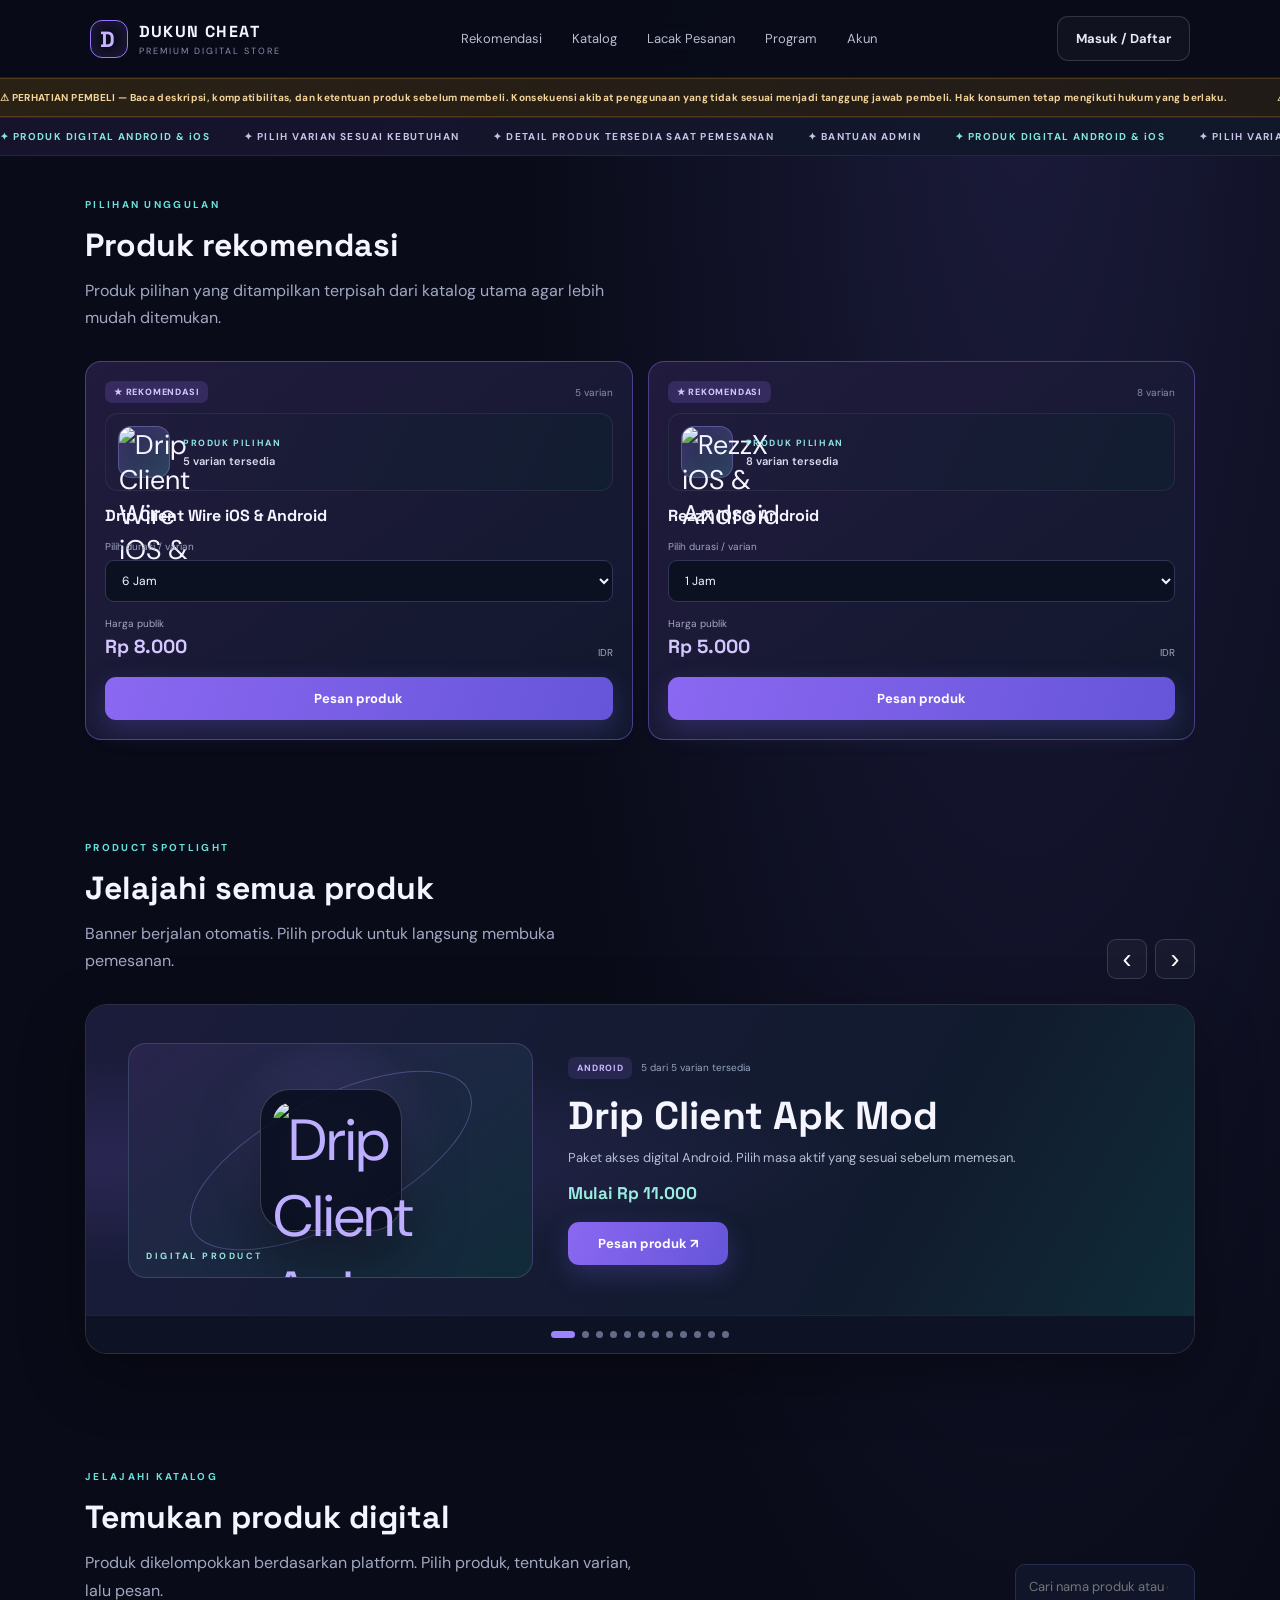
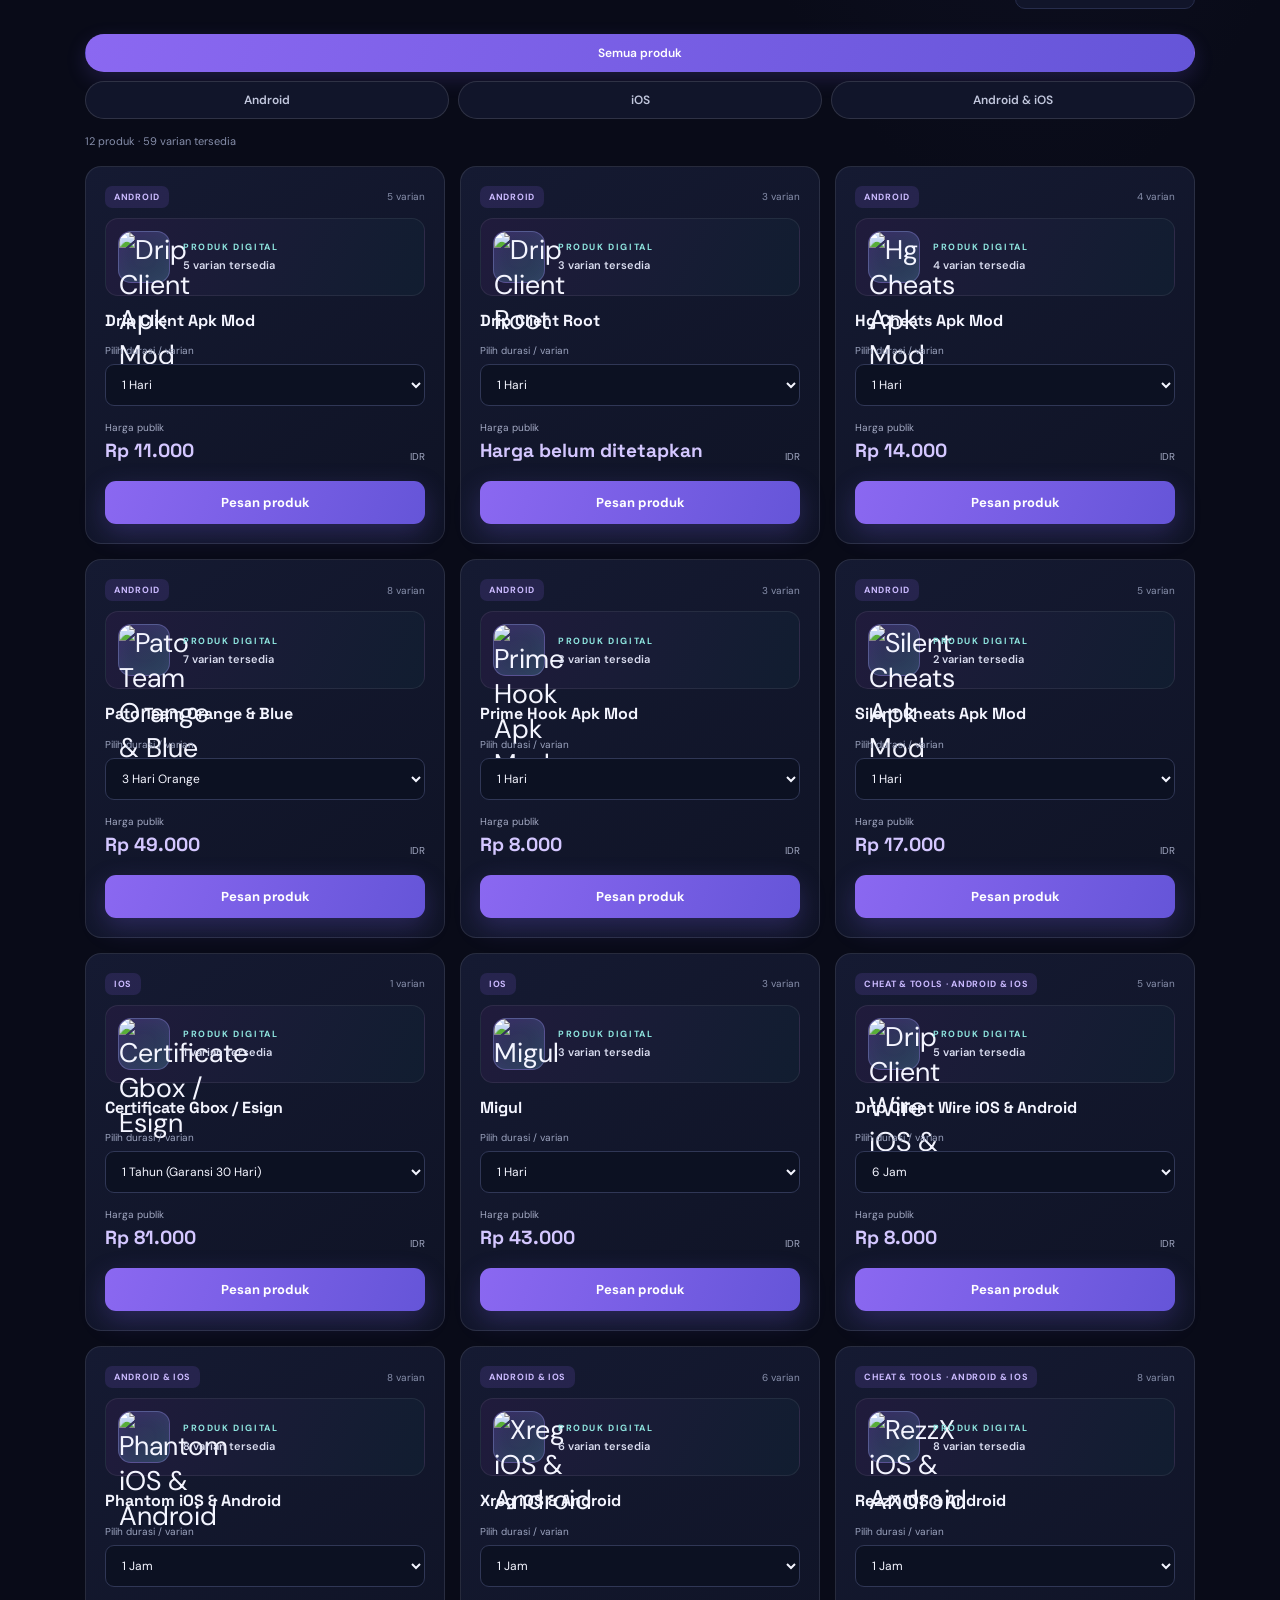
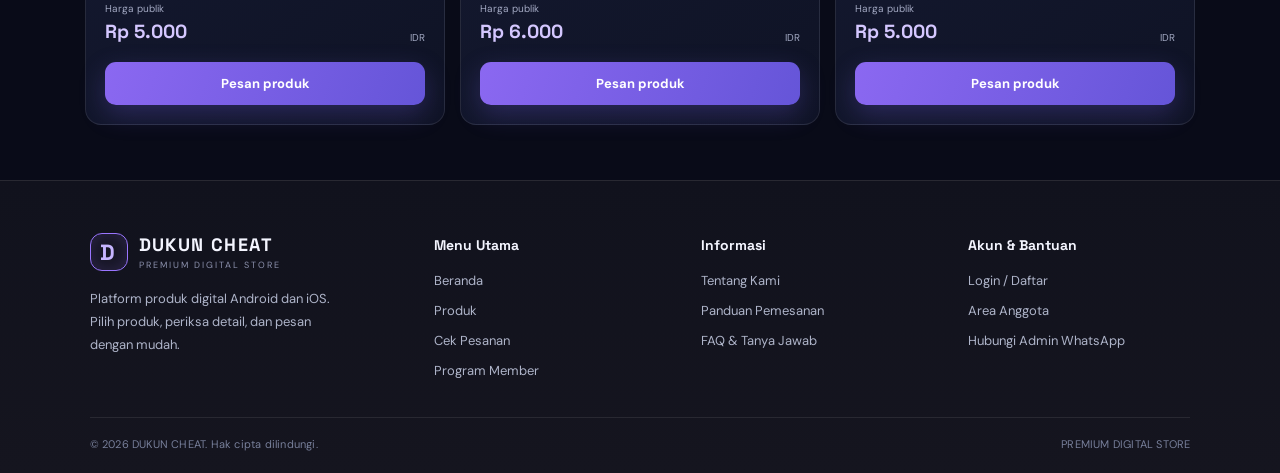
==== commit 9600c741: "Remove homepage catalog and daily sales statistics" ====
--- a/index.html
+++ b/index.html
@@ -27,7 +27,7 @@
 </section>
 
 
-<section class="stats" style="grid-template-columns:repeat(2,1fr)"><div><strong id="productCount">—</strong><span>Varian katalog</span></div><div><strong id="todaySoldCount">0</strong><span>Produk terjual hari ini</span></div></section>
+
 <div class="store-activity-toast" id="storeActivityToast" hidden role="status" aria-live="polite"><span class="activity-indicator"></span><div class="activity-copy"><strong id="storeActivityTitle">Pesanan baru diproses</strong><span id="storeActivityDetail"></span><small id="storeActivityTime"></small></div></div>
 <section class="section" id="katalog"><div class="section-heading"><div><span class="eyebrow">JELAJAHI KATALOG</span><h2>Temukan produk digital</h2><p>Produk dikelompokkan berdasarkan platform. Pilih produk, tentukan varian, lalu pesan.</p></div><div class="catalog-tools"><input id="searchInput" type="search" placeholder="Cari nama produk atau durasi..."></div></div><div class="category-tabs" id="categoryTabs" role="group" aria-label="Filter platform"><button class="category-tab active" data-category="all" type="button">Semua produk</button><button class="category-tab" data-category="Android" type="button">Android</button><button class="category-tab" data-category="iOS" type="button">iOS</button><button class="category-tab" data-category="Android &amp; iOS" type="button">Android &amp; iOS</button></div><div class="catalog-summary" id="catalogSummary"></div><div class="product-grid" id="productGrid"><div class="loading">Memuat katalog...</div></div></section>
 <section class="section on-demand-section" id="lacak-pesanan" hidden>
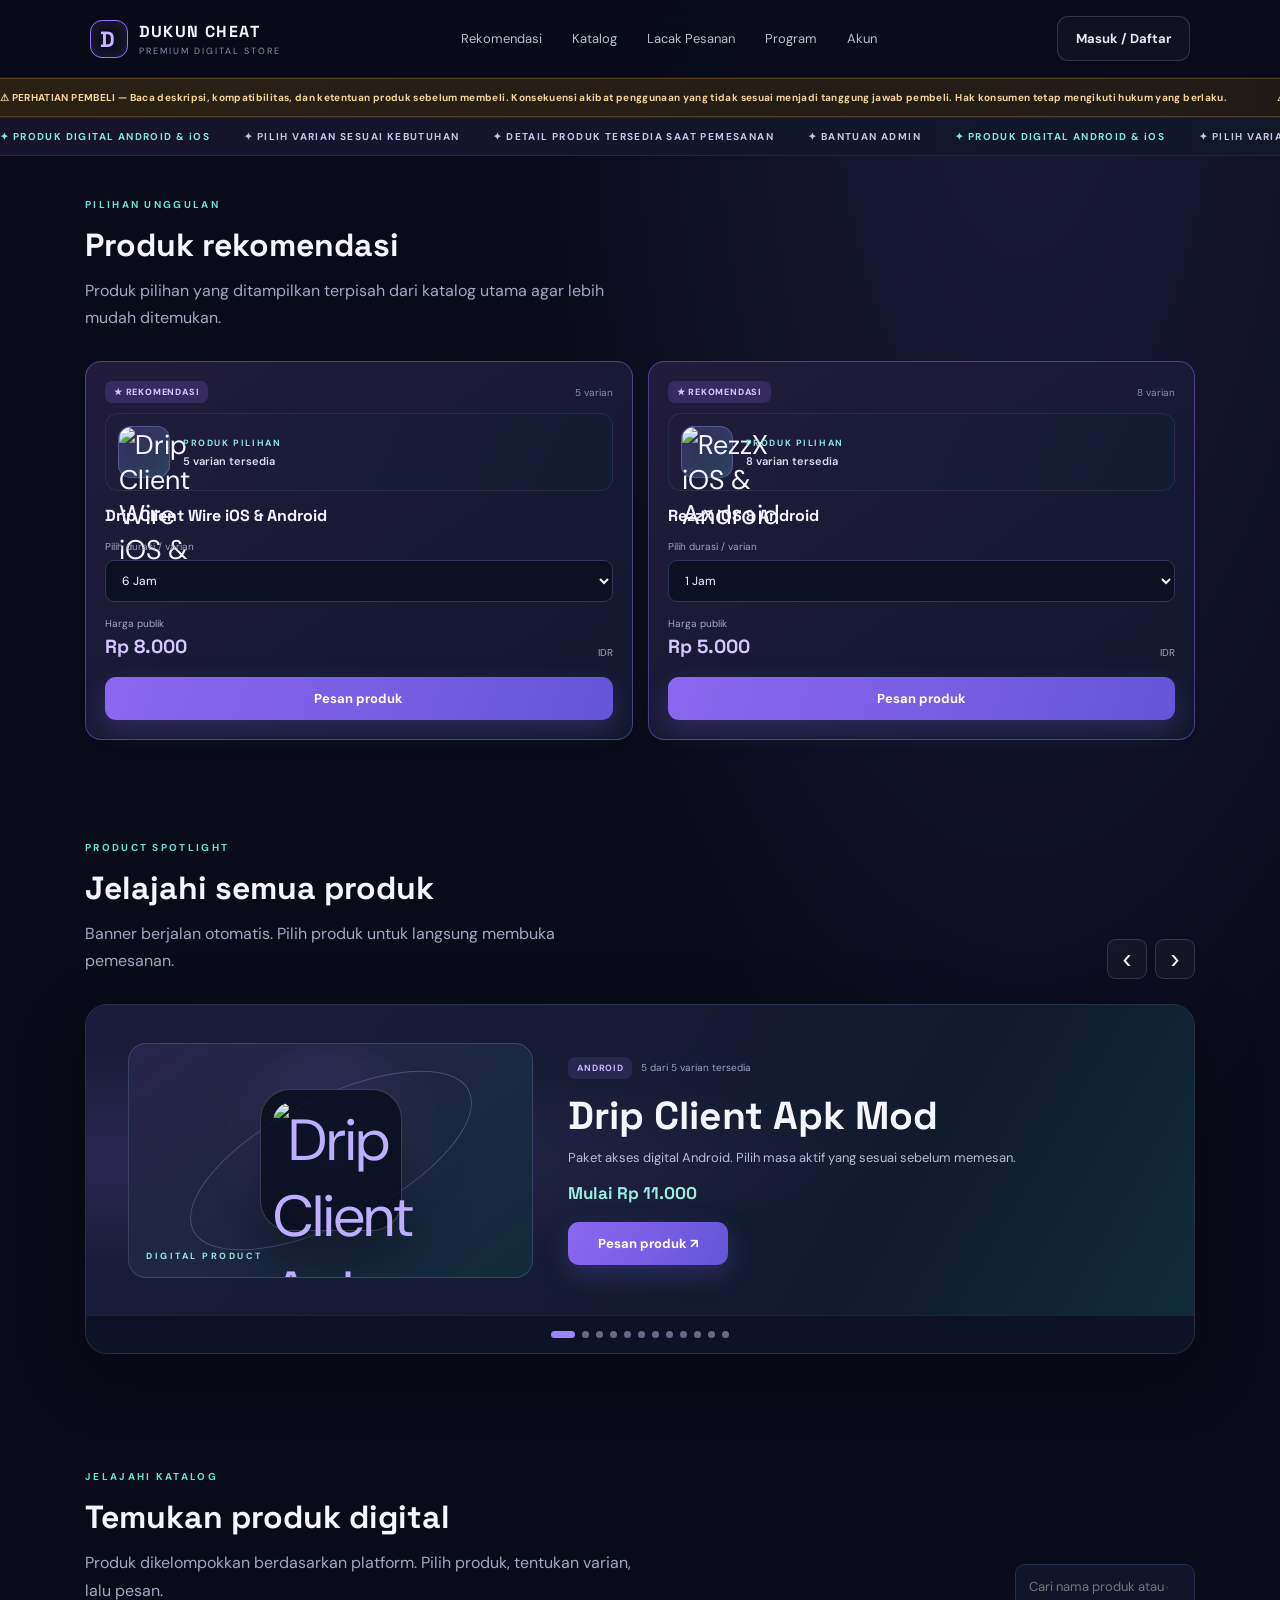
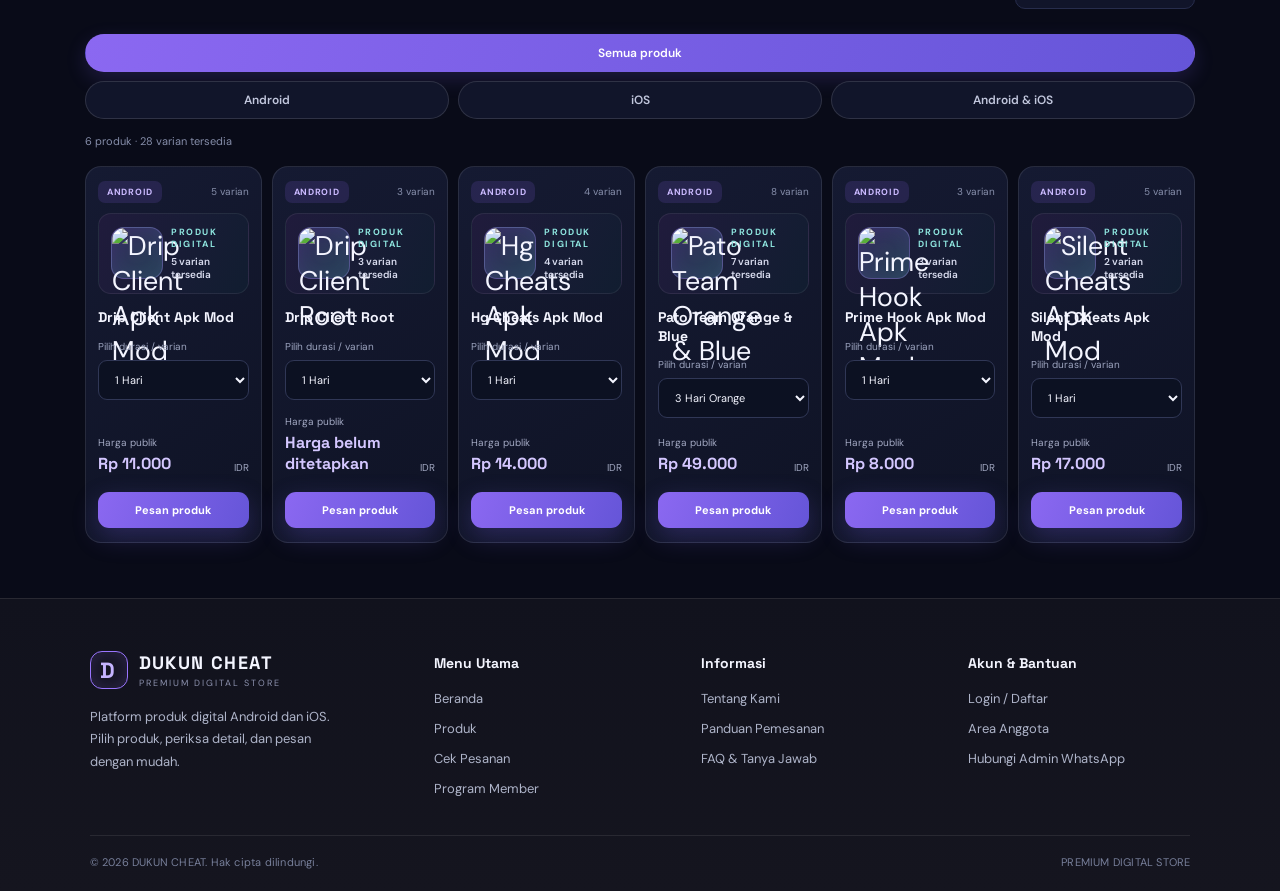
==== commit 3ba29886: "Refresh catalog layout assets" ====
--- a/index.html
+++ b/index.html
@@ -3,7 +3,7 @@
 <head>
 <meta charset="utf-8"><meta name="viewport" content="width=device-width,initial-scale=1"><meta name="theme-color" content="#090b18">
 <meta name="description" content="DUKUN CHEAT Premium Digital Store"><title>DUKUN CHEAT — Premium Digital Store</title>
-<link rel="stylesheet" href="assets/style.css?v=buyer-notice-top-clean-hero-v1">
+<link rel="stylesheet" href="assets/style.css?v=catalog-six-one-row-v1">
 </head>
 <body>
 <header class="topbar">
@@ -150,5 +150,5 @@
 <dialog id="joinDialog"><div class="dialog-head"><div><span class="eyebrow" id="joinEyebrow">PROGRAM REFERRAL DUKUN CHEAT</span><h2 id="joinTitle">GABUNG REFERRAL MEMBER</h2></div><button class="icon-close" data-close="joinDialog" aria-label="Tutup">×</button></div><div class="dialog-body"><div class="status-card referral-join-summary" id="joinSummary"></div><p id="joinAccountNote" class="fineprint"></p><button class="btn btn-primary full referral-join-button" id="requestJoin" type="button">GABUNG SEKARANG</button><p id="joinFootnote" class="fineprint">Keanggotaan reseller tidak aktif sebelum pembayaran diperiksa dan diverifikasi admin.</p></div></dialog>
 
 <script src="https://cdn.jsdelivr.net/npm/@supabase/supabase-js@2"></script>
-<script src="assets/app.js?v=hide-empty-recommendations-v1"></script>
+<script src="assets/app.js?v=catalog-six-one-row-v1"></script>
 </body></html>
--- a/assets/style.css
+++ b/assets/style.css
@@ -226,3 +226,9 @@
 @keyframes site-announcement-marquee{from{transform:translateX(0)}to{transform:translateX(-50%)}}
 @media(max-width:600px){.site-announcement-ticker{gap:9px;padding:9px 0}.site-announcement-label{margin-left:10px;padding:5px 7px;font-size:8px}.site-announcement-track{gap:30px;animation-duration:27s}.site-announcement-item{font-size:10px}}
 @media(prefers-reduced-motion:reduce){.site-announcement-track{animation:none;flex-wrap:wrap;width:100%;padding:0 12px}.site-announcement-viewport{overflow:visible}.site-announcement-ticker{align-items:flex-start}}
+
+
+/* Katalog: enam produk dalam satu baris di desktop, responsif di layar kecil. */
+@media(min-width:801px){#productGrid{grid-template-columns:repeat(6,minmax(0,1fr));gap:10px}#productGrid .product-card{min-width:0;padding:14px 12px}#productGrid .product-card h3{font-size:14px;overflow-wrap:anywhere}#productGrid .product-visual{gap:8px}#productGrid .product-visual-copy strong{font-size:10px}#productGrid .variant-picker-label{font-size:10px}#productGrid .variant-picker{min-width:0;width:100%;font-size:11px}#productGrid .price-value{font-size:16px}#productGrid .product-card .btn{padding:11px 8px;font-size:11px}}
+@media(max-width:800px){#productGrid{grid-template-columns:repeat(2,minmax(0,1fr))}}
+@media(max-width:520px){#productGrid{grid-template-columns:1fr}}
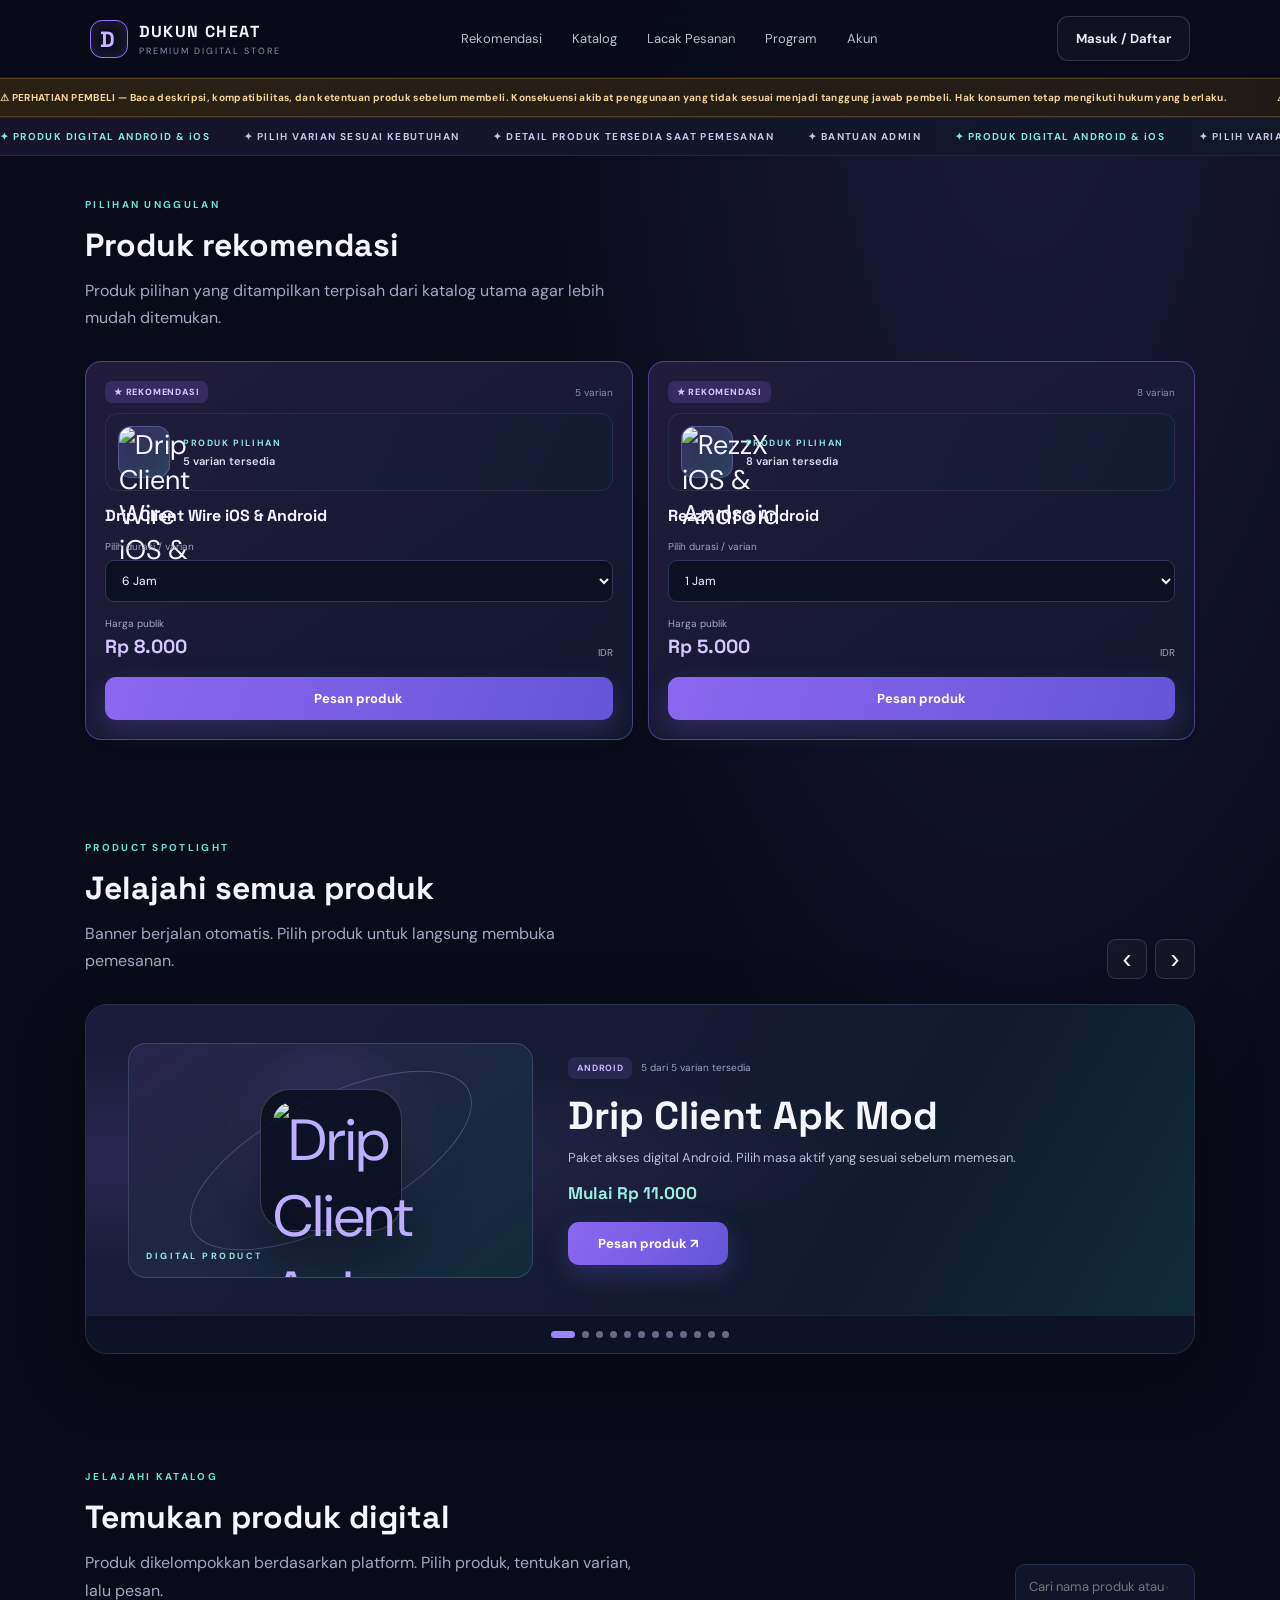
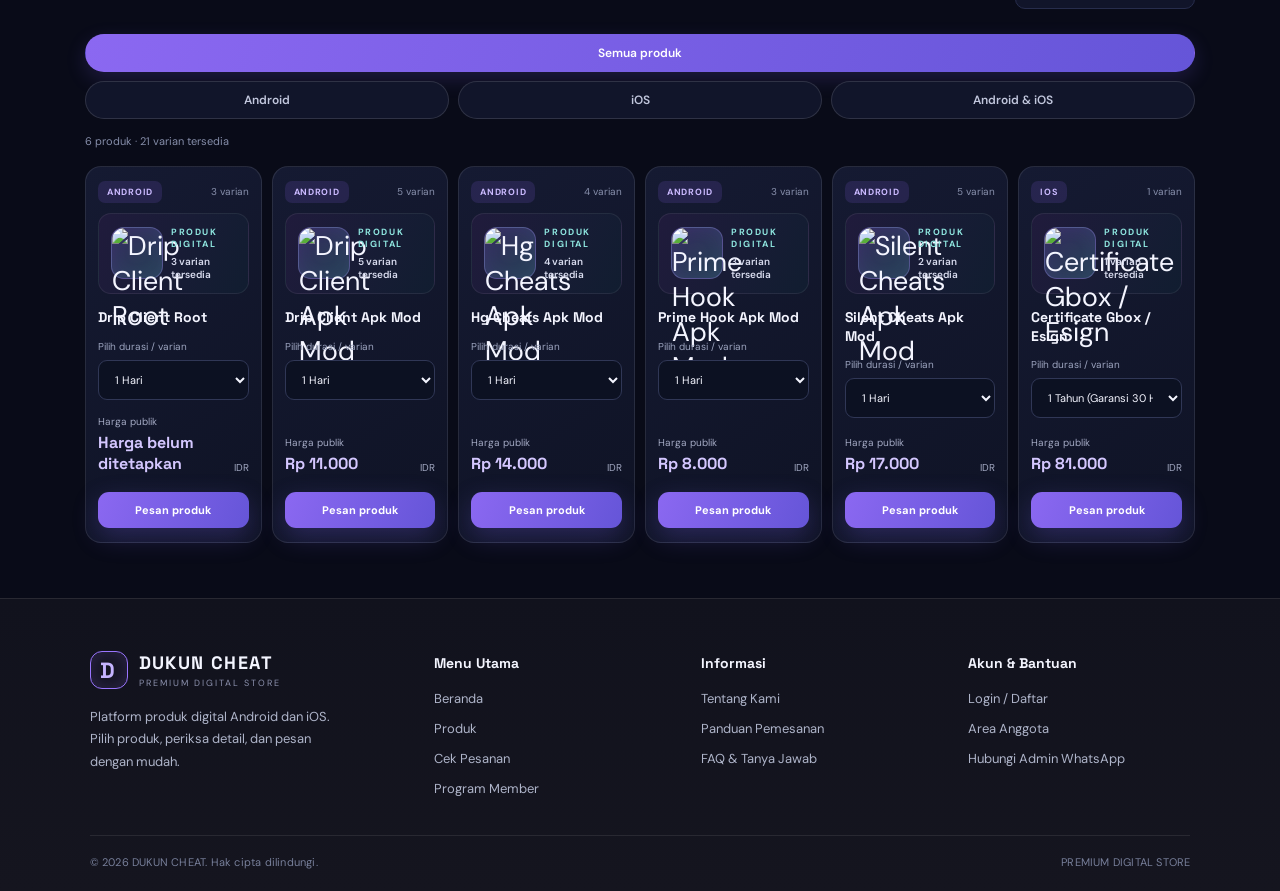
==== commit a6b4a628: "Refresh public catalog platform sorting cache version" ====
--- a/index.html
+++ b/index.html
@@ -150,5 +150,5 @@
 <dialog id="joinDialog"><div class="dialog-head"><div><span class="eyebrow" id="joinEyebrow">PROGRAM REFERRAL DUKUN CHEAT</span><h2 id="joinTitle">GABUNG REFERRAL MEMBER</h2></div><button class="icon-close" data-close="joinDialog" aria-label="Tutup">×</button></div><div class="dialog-body"><div class="status-card referral-join-summary" id="joinSummary"></div><p id="joinAccountNote" class="fineprint"></p><button class="btn btn-primary full referral-join-button" id="requestJoin" type="button">GABUNG SEKARANG</button><p id="joinFootnote" class="fineprint">Keanggotaan reseller tidak aktif sebelum pembayaran diperiksa dan diverifikasi admin.</p></div></dialog>
 
 <script src="https://cdn.jsdelivr.net/npm/@supabase/supabase-js@2"></script>
-<script src="assets/app.js?v=catalog-six-one-row-v1"></script>
+<script src="assets/app.js?v=platform-duration-auto-sort-v1"></script>
 </body></html>
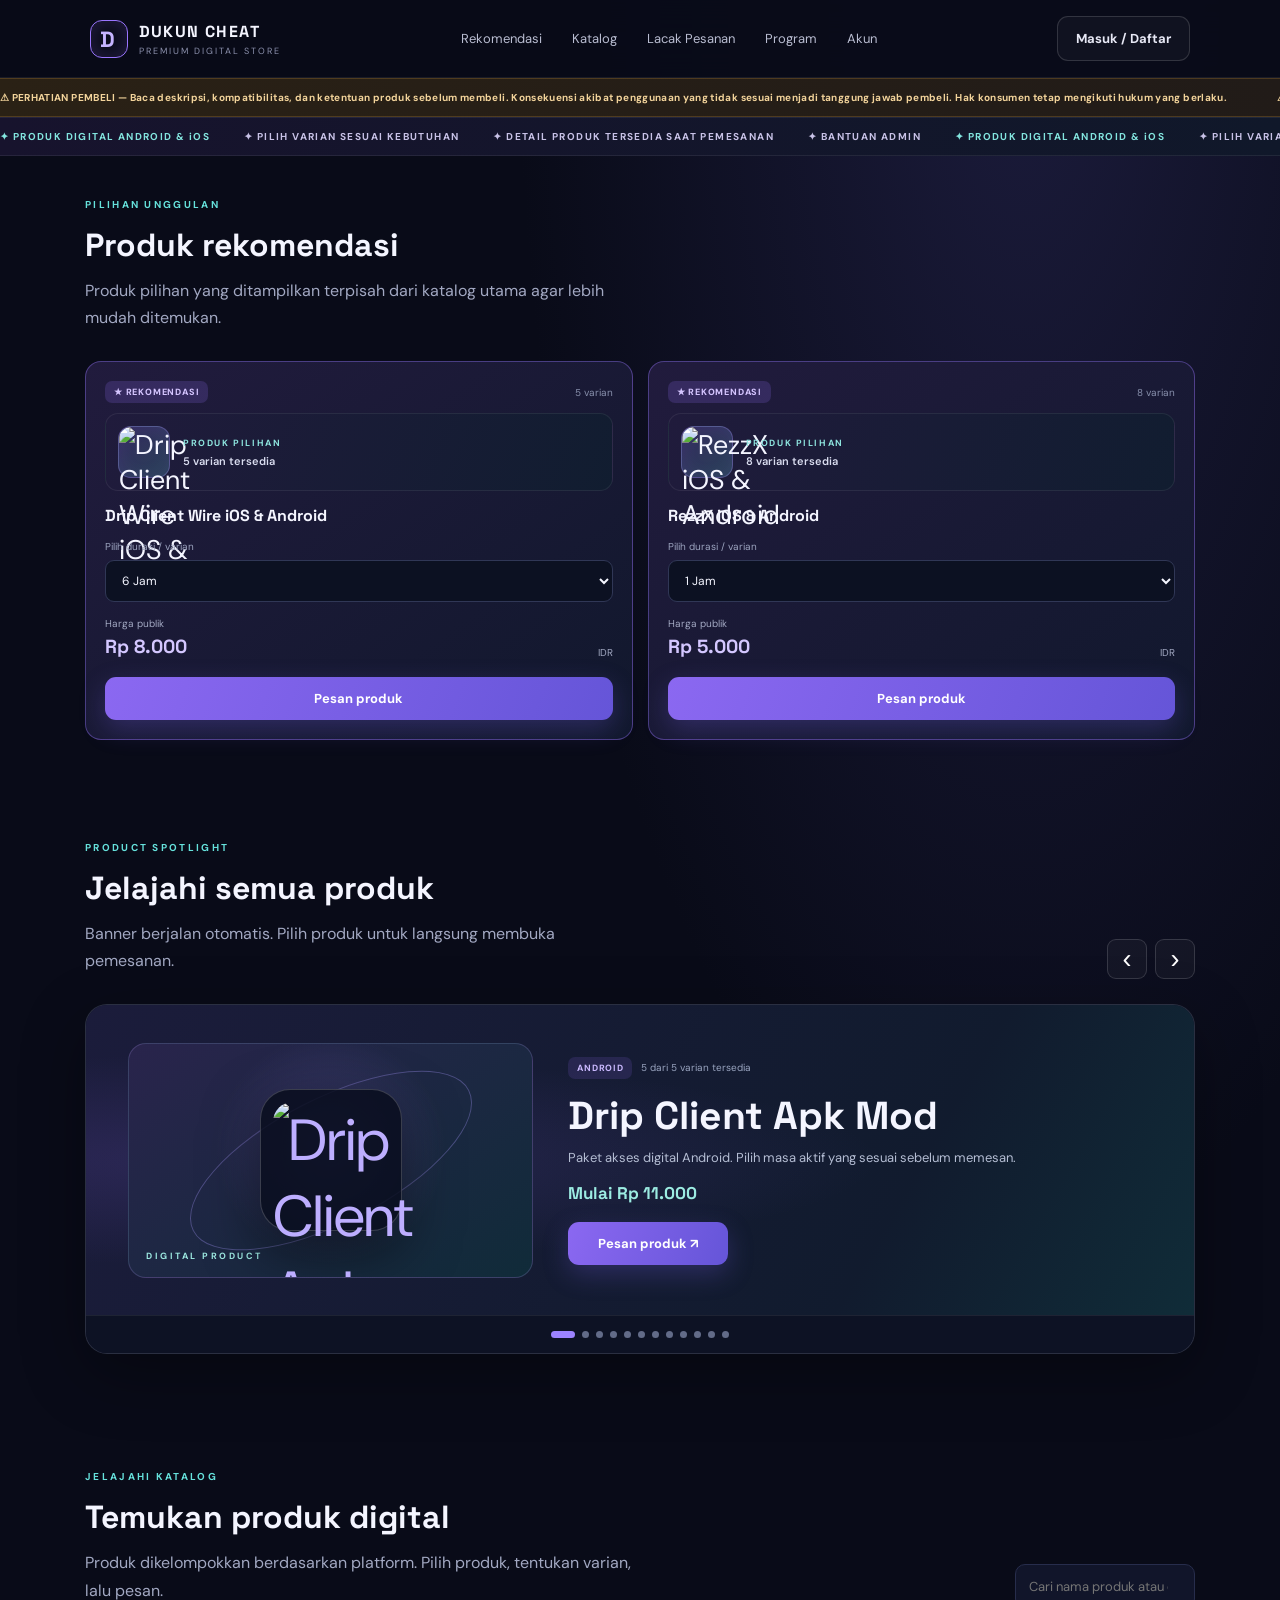
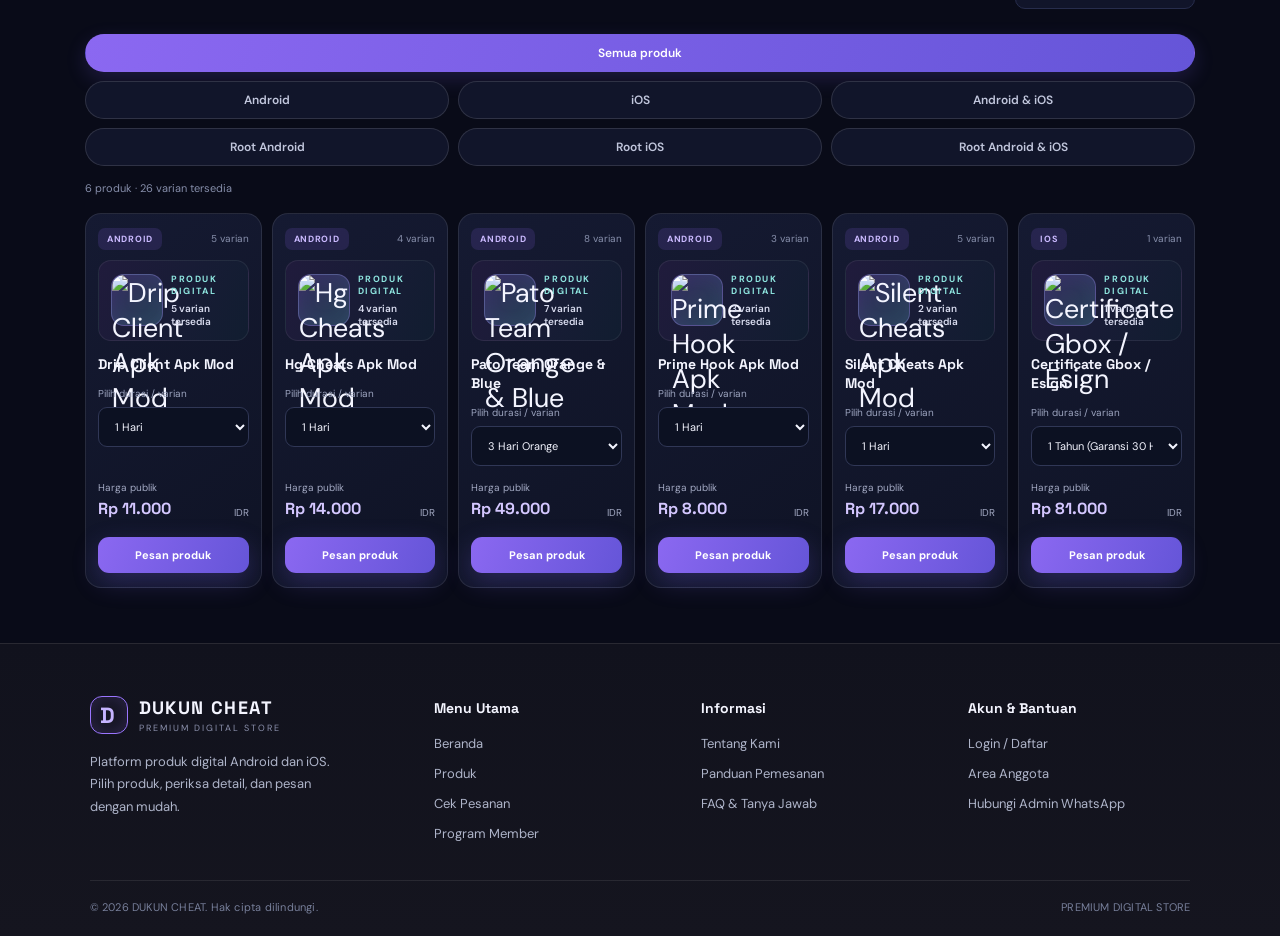
==== commit 2f28c1cc: "Tambahkan enam filter platform di katalog" ====
--- a/index.html
+++ b/index.html
@@ -29,7 +29,7 @@
 
 
 <div class="store-activity-toast" id="storeActivityToast" hidden role="status" aria-live="polite"><span class="activity-indicator"></span><div class="activity-copy"><strong id="storeActivityTitle">Pesanan baru diproses</strong><span id="storeActivityDetail"></span><small id="storeActivityTime"></small></div></div>
-<section class="section" id="katalog"><div class="section-heading"><div><span class="eyebrow">JELAJAHI KATALOG</span><h2>Temukan produk digital</h2><p>Produk dikelompokkan berdasarkan platform. Pilih produk, tentukan varian, lalu pesan.</p></div><div class="catalog-tools"><input id="searchInput" type="search" placeholder="Cari nama produk atau durasi..."></div></div><div class="category-tabs" id="categoryTabs" role="group" aria-label="Filter platform"><button class="category-tab active" data-category="all" type="button">Semua produk</button><button class="category-tab" data-category="Android" type="button">Android</button><button class="category-tab" data-category="iOS" type="button">iOS</button><button class="category-tab" data-category="Android &amp; iOS" type="button">Android &amp; iOS</button></div><div class="catalog-summary" id="catalogSummary"></div><div class="product-grid" id="productGrid"><div class="loading">Memuat katalog...</div></div></section>
+<section class="section" id="katalog"><div class="section-heading"><div><span class="eyebrow">JELAJAHI KATALOG</span><h2>Temukan produk digital</h2><p>Produk dikelompokkan berdasarkan platform. Pilih produk, tentukan varian, lalu pesan.</p></div><div class="catalog-tools"><input id="searchInput" type="search" placeholder="Cari nama produk atau durasi..."></div></div><div class="category-tabs" id="categoryTabs" role="group" aria-label="Filter platform"><button class="category-tab active" data-category="all" type="button">Semua produk</button><button class="category-tab" data-category="Android" type="button">Android</button><button class="category-tab" data-category="iOS" type="button">iOS</button><button class="category-tab" data-category="Android &amp; iOS" type="button">Android &amp; iOS</button><button class="category-tab" data-category="Root Android" type="button">Root Android</button><button class="category-tab" data-category="Root iOS" type="button">Root iOS</button><button class="category-tab" data-category="Root Android &amp; iOS" type="button">Root Android &amp; iOS</button></div><div class="catalog-summary" id="catalogSummary"></div><div class="product-grid" id="productGrid"><div class="loading">Memuat katalog...</div></div></section>
 <section class="section on-demand-section" id="lacak-pesanan" hidden>
   <div class="section-heading"><div><span class="eyebrow">ORDER TRACKING</span><h2>Lacak pesanan</h2><p>Masukkan kode pesanan dan nomor WhatsApp yang digunakan saat membeli.</p></div></div>
   <form id="trackingForm" class="auth-form" style="max-width:560px">
@@ -150,5 +150,5 @@
 <dialog id="joinDialog"><div class="dialog-head"><div><span class="eyebrow" id="joinEyebrow">PROGRAM REFERRAL DUKUN CHEAT</span><h2 id="joinTitle">GABUNG REFERRAL MEMBER</h2></div><button class="icon-close" data-close="joinDialog" aria-label="Tutup">×</button></div><div class="dialog-body"><div class="status-card referral-join-summary" id="joinSummary"></div><p id="joinAccountNote" class="fineprint"></p><button class="btn btn-primary full referral-join-button" id="requestJoin" type="button">GABUNG SEKARANG</button><p id="joinFootnote" class="fineprint">Keanggotaan reseller tidak aktif sebelum pembayaran diperiksa dan diverifikasi admin.</p></div></dialog>
 
 <script src="https://cdn.jsdelivr.net/npm/@supabase/supabase-js@2"></script>
-<script src="assets/app.js?v=platform-duration-auto-sort-v1"></script>
+<script src="assets/app.js?v=platform-six-categories-v1"></script>
 </body></html>
